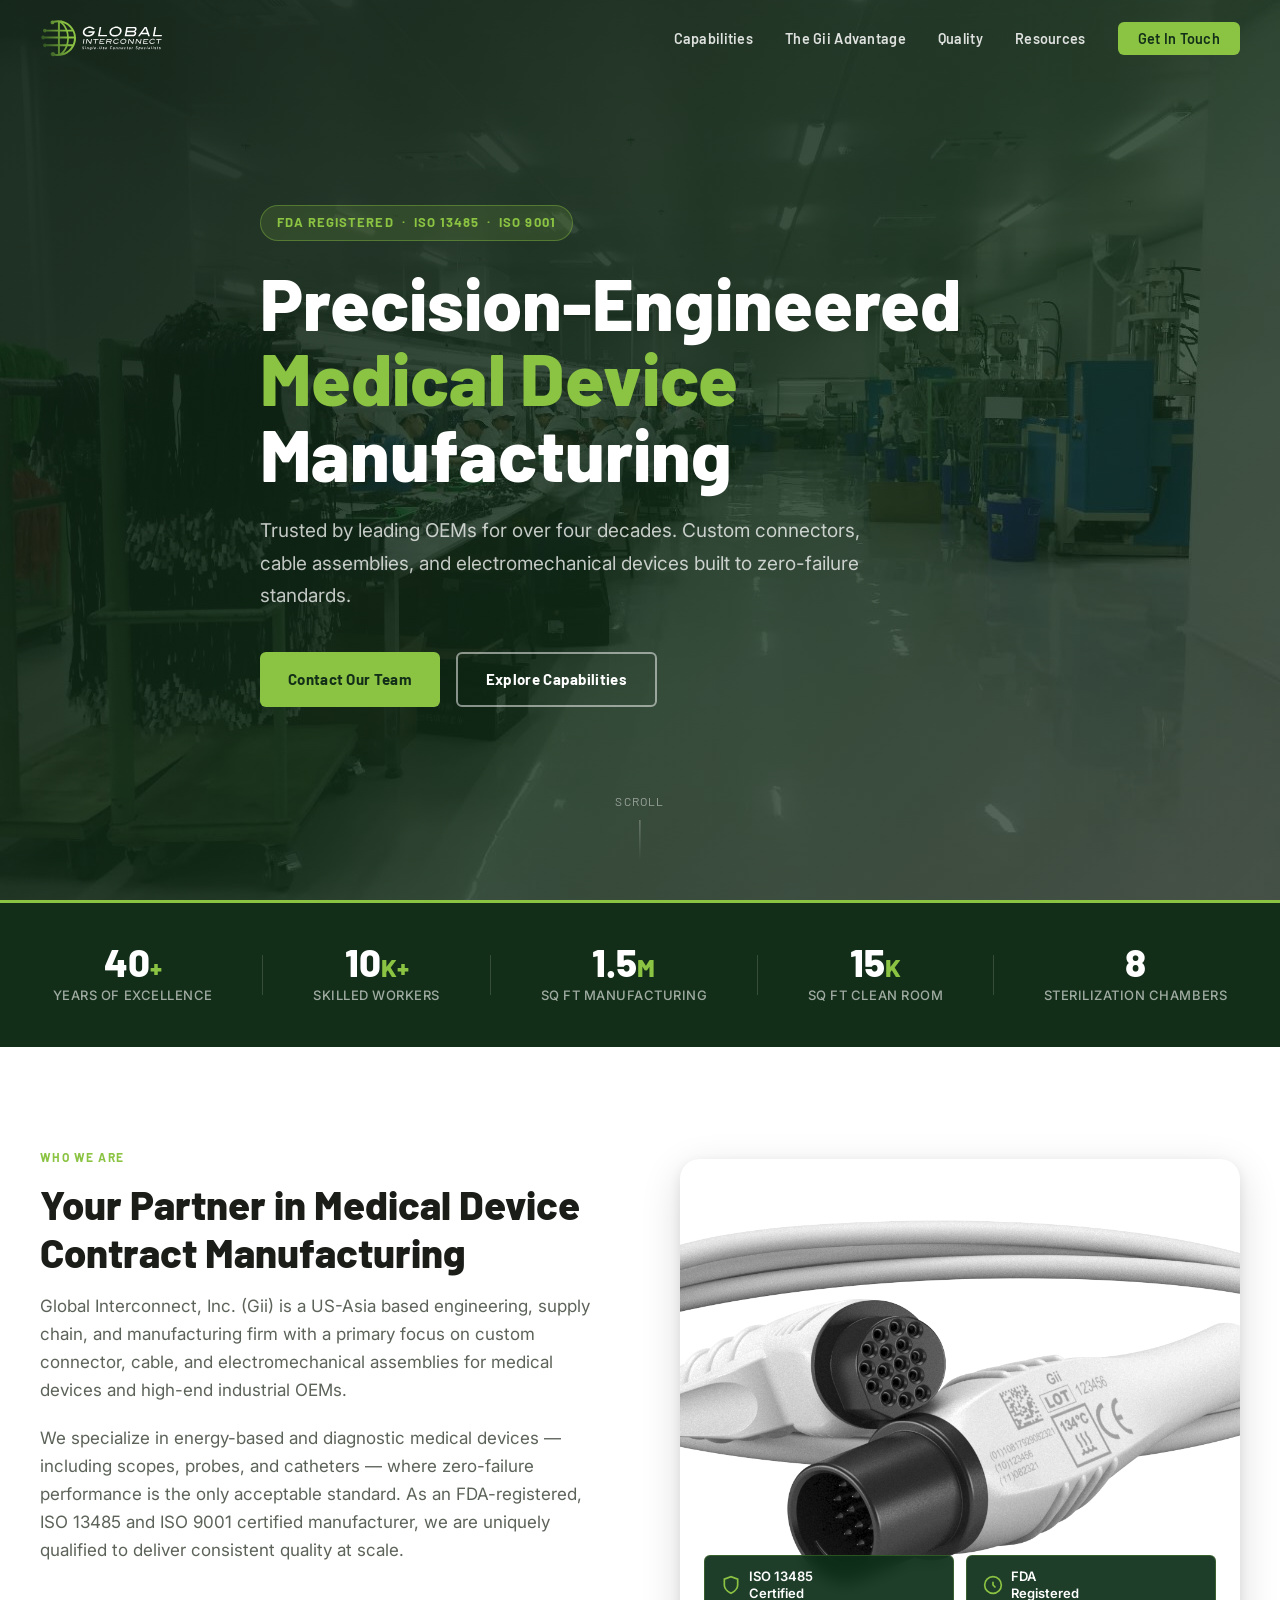
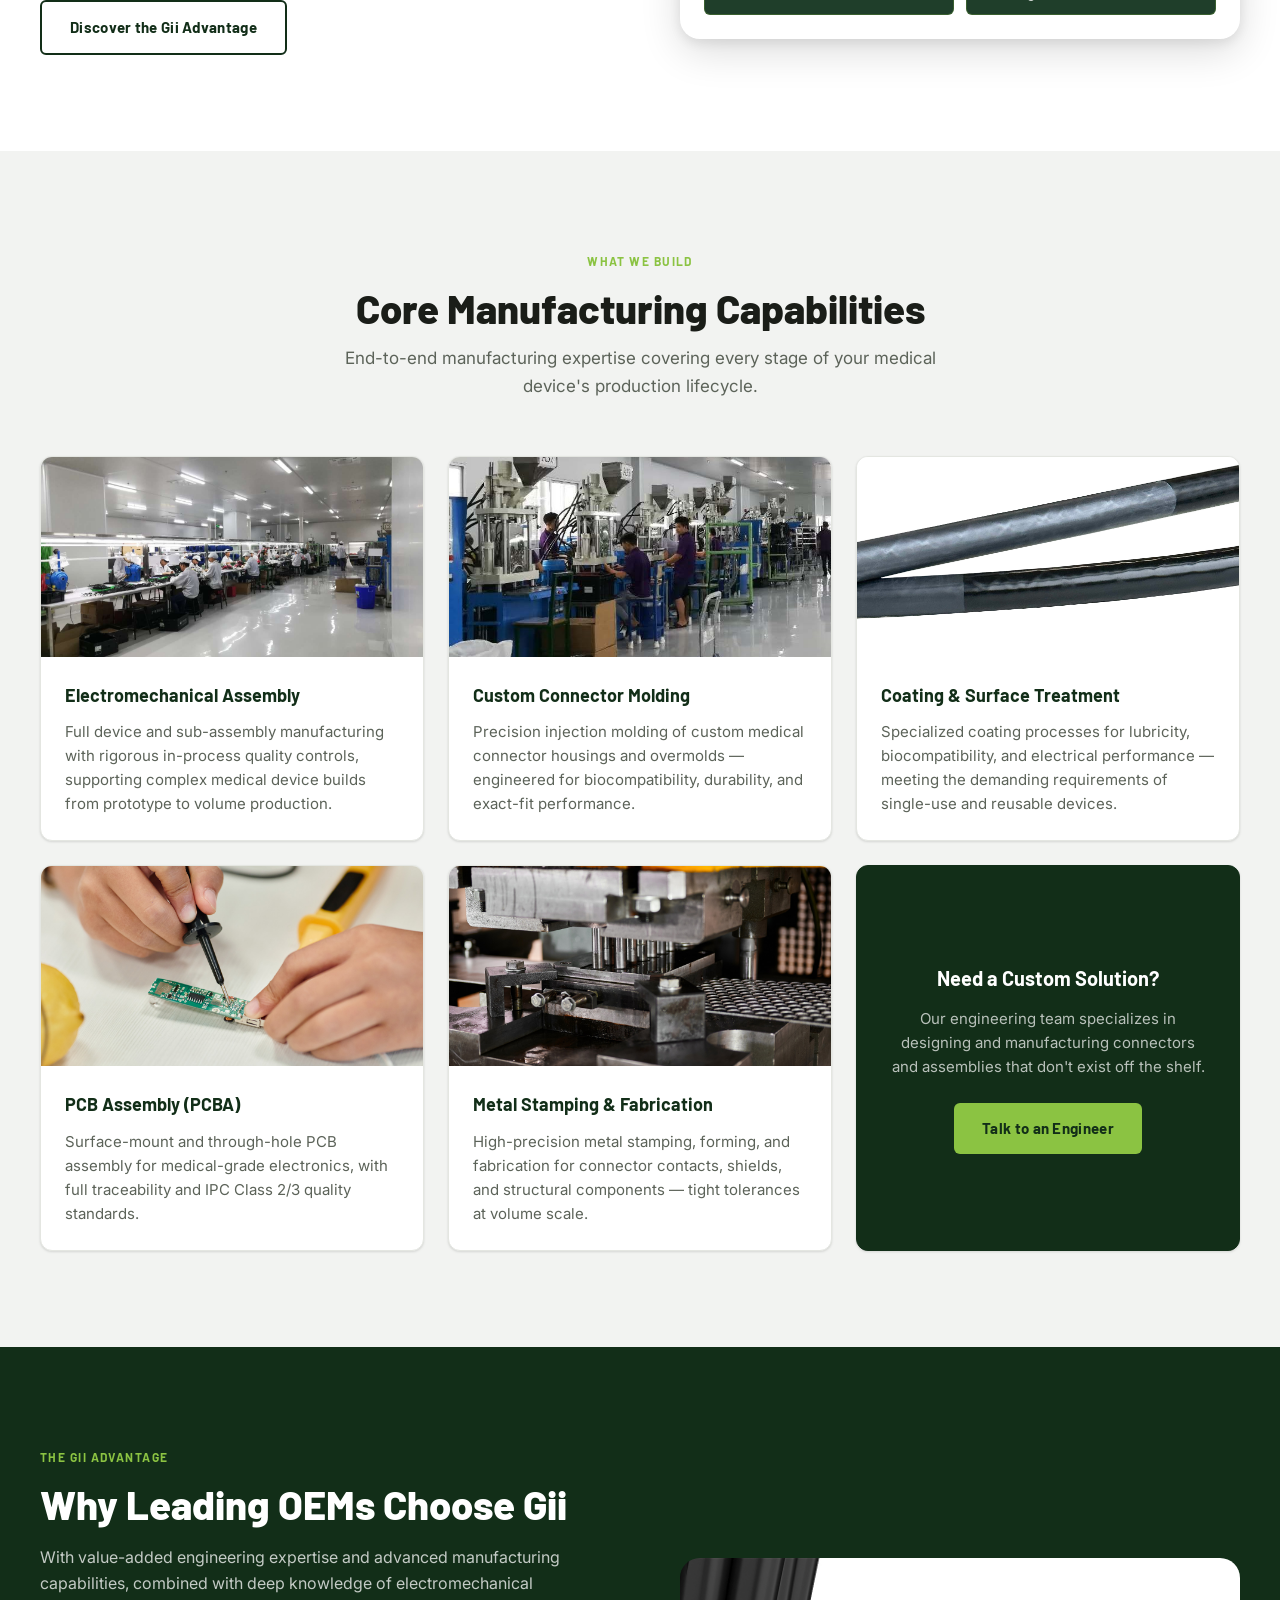
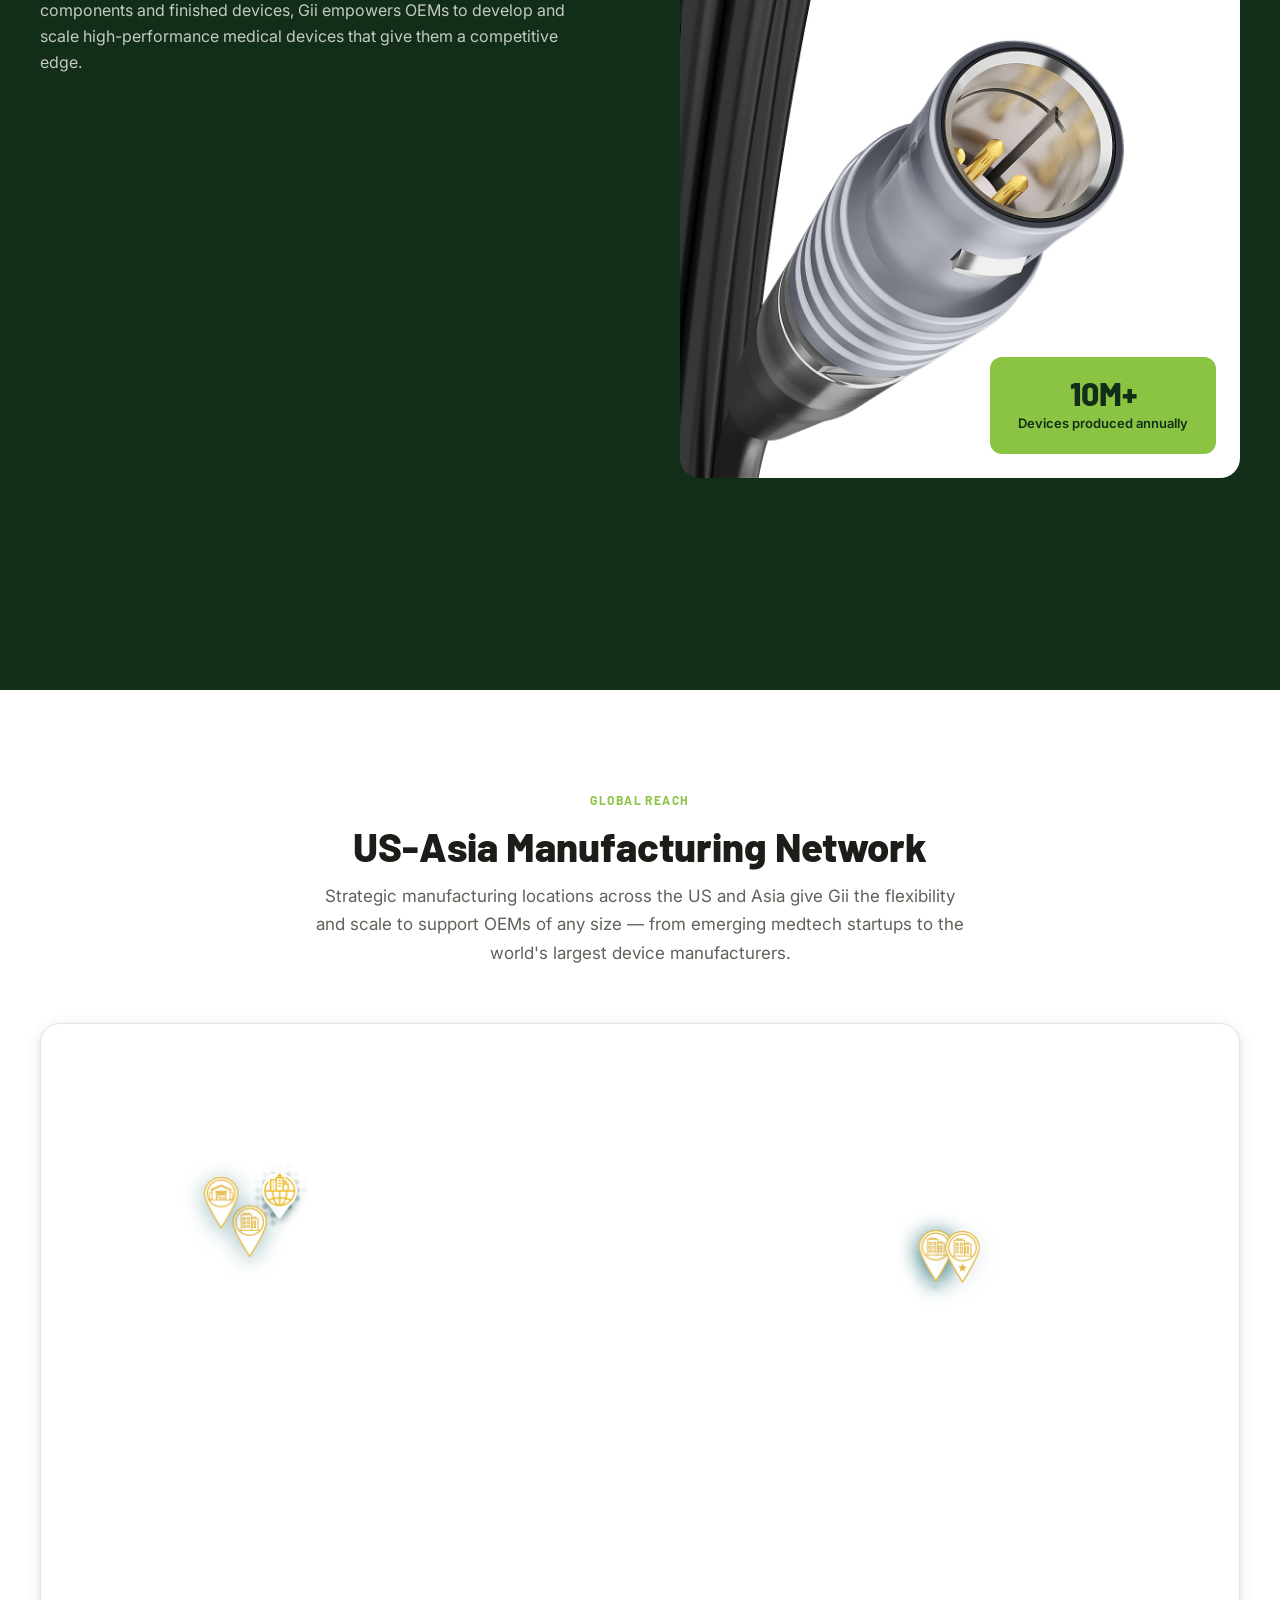
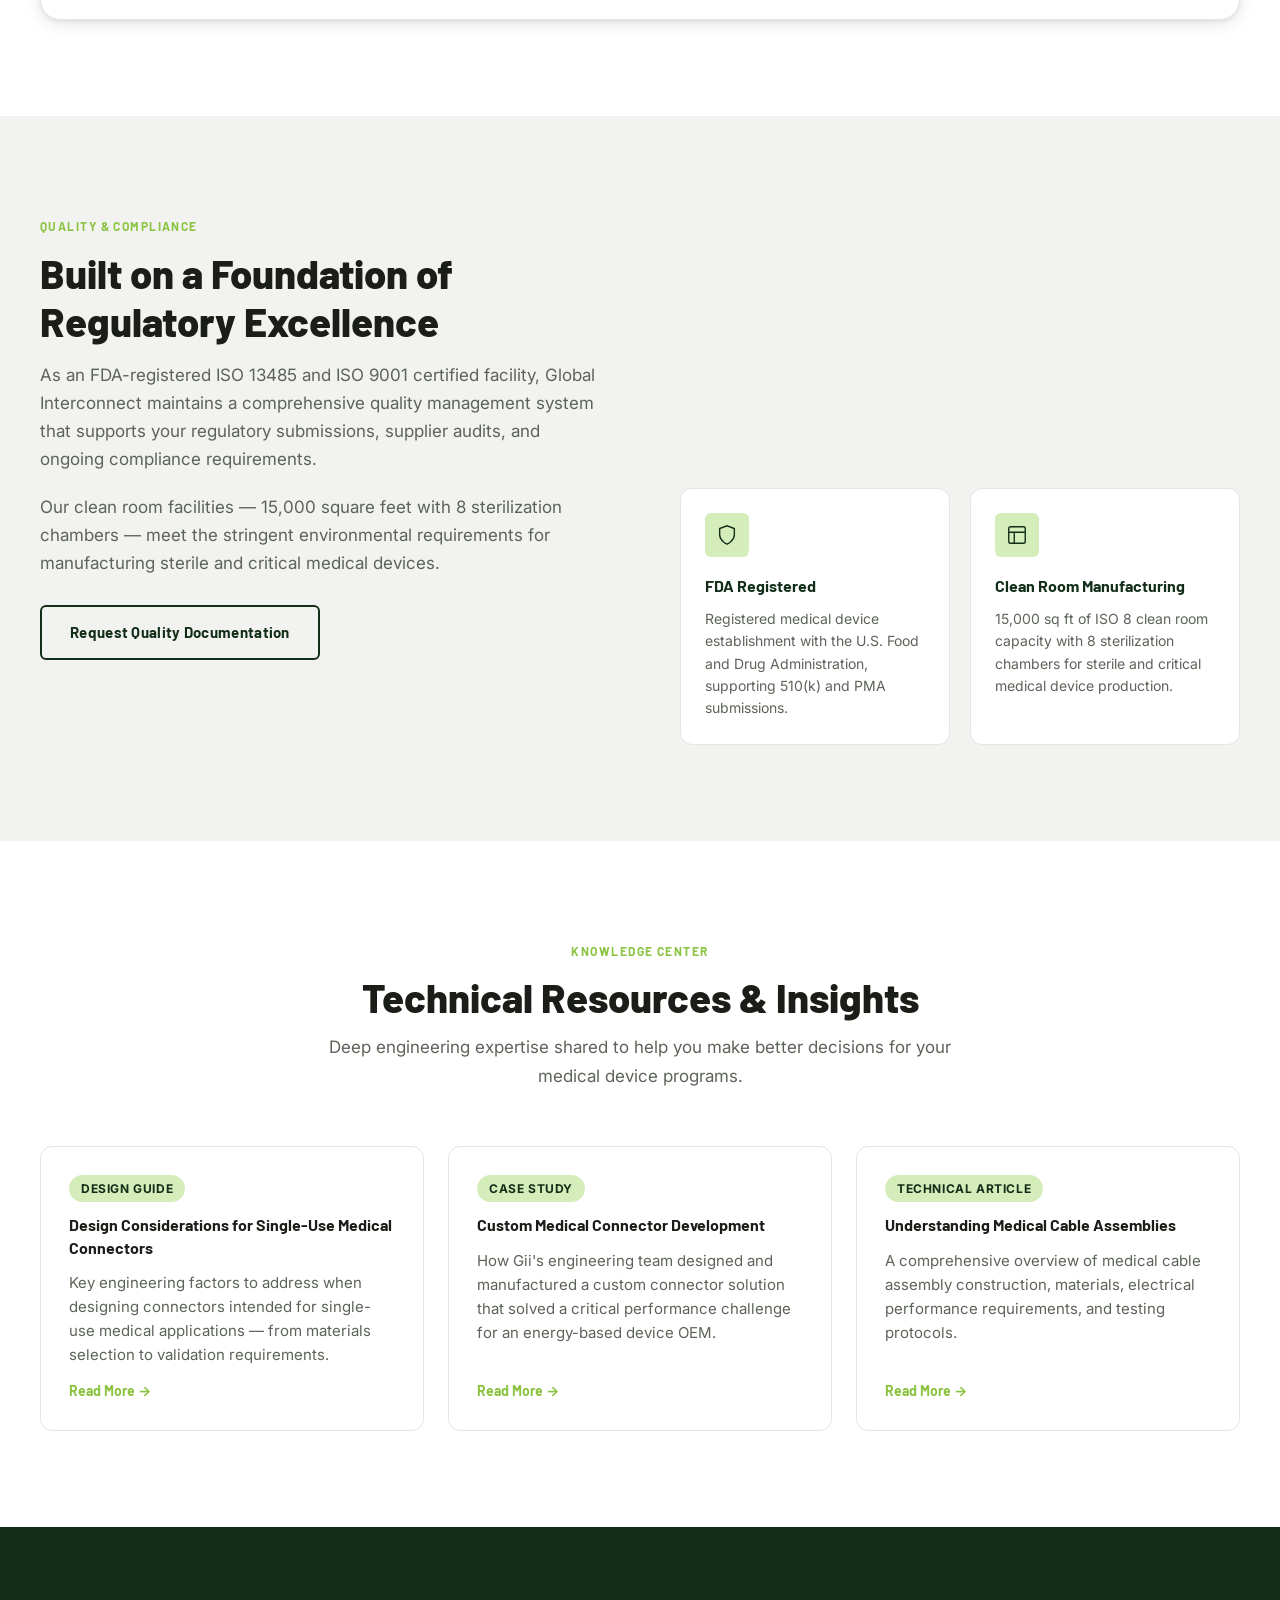
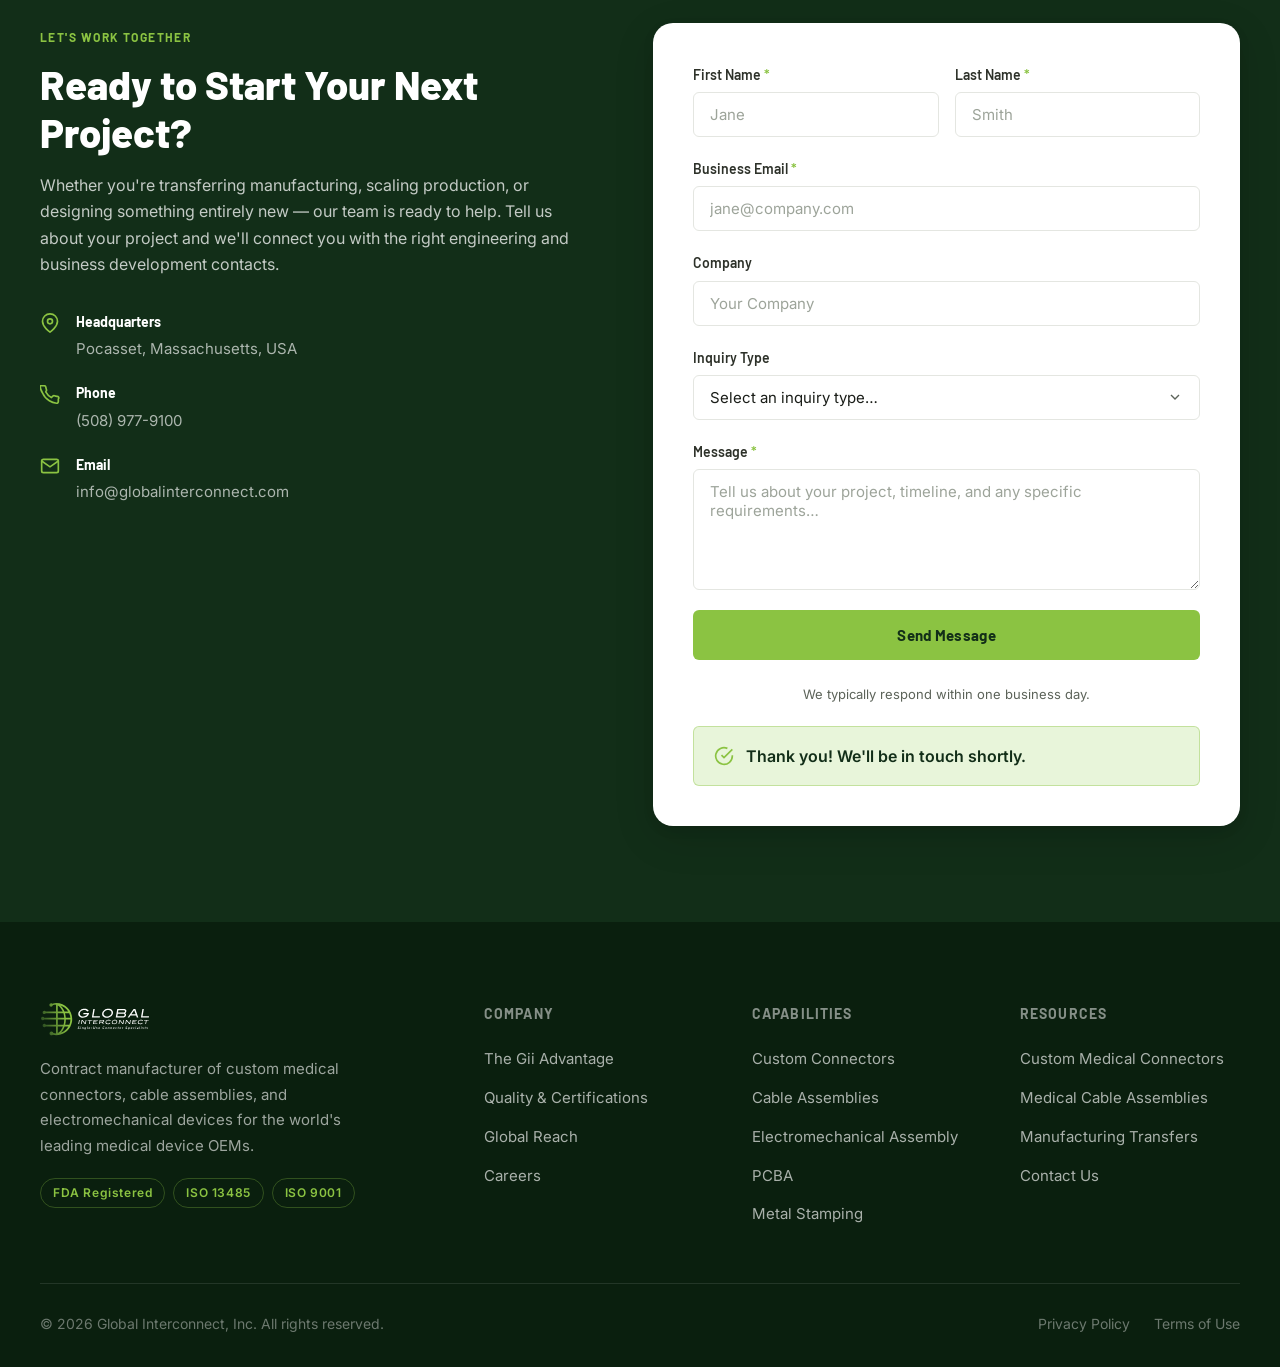
==== index.html @ 940c5a26 "Initial commit: professional static HTML site - Full homepage: hero, stats, capabilities, advantage," ====
<!DOCTYPE html>
<html lang="en">
<head>
  <meta charset="UTF-8" />
  <meta name="viewport" content="width=device-width, initial-scale=1.0" />
  <meta name="description" content="Global Interconnect, Inc. (Gii) — FDA-registered, ISO 13485 certified contract manufacturer of custom medical connectors, cable assemblies, and electromechanical devices for medical OEMs worldwide." />
  <title>Global Interconnect, Inc. | Medical Device Contract Manufacturing</title>
  <link rel="icon" type="image/png" href="assets/images/favicon.png" />
  <link rel="stylesheet" href="assets/css/style.css" />
  <link rel="preconnect" href="https://fonts.googleapis.com" />
  <link rel="preconnect" href="https://fonts.gstatic.com" crossorigin />
  <link href="https://fonts.googleapis.com/css2?family=Inter:wght@300;400;500;600;700;800&family=Barlow:wght@400;500;600;700;800&display=swap" rel="stylesheet" />
</head>
<body>

  <!-- ===== NAVIGATION ===== -->
  <header class="site-header" id="site-header">
    <nav class="nav-container">
      <a href="/" class="nav-logo">
        <img src="assets/images/logos/logo-white.svg" alt="Global Interconnect, Inc." class="logo-img" />
      </a>

      <button class="nav-toggle" id="nav-toggle" aria-label="Toggle navigation">
        <span></span><span></span><span></span>
      </button>

      <ul class="nav-links" id="nav-links">
        <li><a href="#capabilities">Capabilities</a></li>
        <li><a href="#advantage">The Gii Advantage</a></li>
        <li><a href="#quality">Quality</a></li>
        <li><a href="#resources">Resources</a></li>
        <li><a href="#contact" class="nav-cta">Get In Touch</a></li>
      </ul>
    </nav>
  </header>

  <!-- ===== HERO ===== -->
  <section class="hero" id="home">
    <div class="hero-bg">
      <img src="assets/images/production-facility.jpg" alt="Gii Manufacturing Facility" class="hero-bg-img" />
      <div class="hero-overlay"></div>
    </div>
    <div class="hero-content">
      <div class="hero-badge">FDA Registered &nbsp;·&nbsp; ISO 13485 &nbsp;·&nbsp; ISO 9001</div>
      <h1 class="hero-headline">
        Precision-Engineered<br />
        <span class="accent">Medical Device</span><br />
        Manufacturing
      </h1>
      <p class="hero-sub">
        Trusted by leading OEMs for over four decades. Custom connectors, cable assemblies, and electromechanical devices built to zero-failure standards.
      </p>
      <div class="hero-actions">
        <a href="#contact" class="btn btn-primary">Contact Our Team</a>
        <a href="#capabilities" class="btn btn-outline">Explore Capabilities</a>
      </div>
    </div>
    <div class="hero-scroll-indicator">
      <span>Scroll</span>
      <div class="scroll-line"></div>
    </div>
  </section>

  <!-- ===== STATS BAR ===== -->
  <section class="stats-bar">
    <div class="stats-container">
      <div class="stat-item">
        <span class="stat-number">40<span class="stat-plus">+</span></span>
        <span class="stat-label">Years of Excellence</span>
      </div>
      <div class="stat-divider"></div>
      <div class="stat-item">
        <span class="stat-number">10<span class="stat-unit">K+</span></span>
        <span class="stat-label">Skilled Workers</span>
      </div>
      <div class="stat-divider"></div>
      <div class="stat-item">
        <span class="stat-number">1.5<span class="stat-unit">M</span></span>
        <span class="stat-label">Sq Ft Manufacturing</span>
      </div>
      <div class="stat-divider"></div>
      <div class="stat-item">
        <span class="stat-number">15<span class="stat-unit">K</span></span>
        <span class="stat-label">Sq Ft Clean Room</span>
      </div>
      <div class="stat-divider"></div>
      <div class="stat-item">
        <span class="stat-number">8</span>
        <span class="stat-label">Sterilization Chambers</span>
      </div>
    </div>
  </section>

  <!-- ===== INTRO / WHO WE ARE ===== -->
  <section class="intro section-pad">
    <div class="container">
      <div class="intro-grid">
        <div class="intro-text">
          <span class="section-eyebrow">Who We Are</span>
          <h2 class="section-title">Your Partner in Medical Device Contract Manufacturing</h2>
          <p>Global Interconnect, Inc. (Gii) is a US-Asia based engineering, supply chain, and manufacturing firm with a primary focus on custom connector, cable, and electromechanical assemblies for medical devices and high-end industrial OEMs.</p>
          <p>We specialize in energy-based and diagnostic medical devices — including scopes, probes, and catheters — where zero-failure performance is the only acceptable standard. As an FDA-registered, ISO 13485 and ISO 9001 certified manufacturer, we are uniquely qualified to deliver consistent quality at scale.</p>
          <a href="#advantage" class="btn btn-secondary">Discover the Gii Advantage</a>
        </div>
        <div class="intro-image">
          <img src="assets/images/products/wip.png" alt="Gii Cable Assembly Manufacturing" />
          <div class="intro-cert-badge">
            <div class="cert-item">
              <svg viewBox="0 0 24 24" fill="none" stroke="currentColor" stroke-width="2"><path d="M12 22s8-4 8-10V5l-8-3-8 3v7c0 6 8 10 8 10z"/></svg>
              <span>ISO 13485<br/>Certified</span>
            </div>
            <div class="cert-item">
              <svg viewBox="0 0 24 24" fill="none" stroke="currentColor" stroke-width="2"><circle cx="12" cy="12" r="10"/><path d="M12 8v4l3 3"/></svg>
              <span>FDA<br/>Registered</span>
            </div>
          </div>
        </div>
      </div>
    </div>
  </section>

  <!-- ===== CAPABILITIES ===== -->
  <section class="capabilities section-pad bg-light" id="capabilities">
    <div class="container">
      <div class="section-header">
        <span class="section-eyebrow">What We Build</span>
        <h2 class="section-title">Core Manufacturing Capabilities</h2>
        <p class="section-desc">End-to-end manufacturing expertise covering every stage of your medical device's production lifecycle.</p>
      </div>

      <div class="capabilities-grid">

        <div class="cap-card">
          <div class="cap-card-img">
            <img src="assets/images/capabilities/assembly.jpg" alt="Electromechanical Assembly" />
          </div>
          <div class="cap-card-body">
            <h3>Electromechanical Assembly</h3>
            <p>Full device and sub-assembly manufacturing with rigorous in-process quality controls, supporting complex medical device builds from prototype to volume production.</p>
          </div>
        </div>

        <div class="cap-card">
          <div class="cap-card-img">
            <img src="assets/images/capabilities/molding.jpg" alt="Custom Molding" />
          </div>
          <div class="cap-card-body">
            <h3>Custom Connector Molding</h3>
            <p>Precision injection molding of custom medical connector housings and overmolds — engineered for biocompatibility, durability, and exact-fit performance.</p>
          </div>
        </div>

        <div class="cap-card">
          <div class="cap-card-img">
            <img src="assets/images/capabilities/coating.jpg" alt="Coating &amp; Surface Treatment" />
          </div>
          <div class="cap-card-body">
            <h3>Coating &amp; Surface Treatment</h3>
            <p>Specialized coating processes for lubricity, biocompatibility, and electrical performance — meeting the demanding requirements of single-use and reusable devices.</p>
          </div>
        </div>

        <div class="cap-card">
          <div class="cap-card-img">
            <img src="assets/images/capabilities/pcba.jpg" alt="PCB Assembly" />
          </div>
          <div class="cap-card-body">
            <h3>PCB Assembly (PCBA)</h3>
            <p>Surface-mount and through-hole PCB assembly for medical-grade electronics, with full traceability and IPC Class 2/3 quality standards.</p>
          </div>
        </div>

        <div class="cap-card">
          <div class="cap-card-img">
            <img src="assets/images/capabilities/stamping.jpg" alt="Metal Stamping" />
          </div>
          <div class="cap-card-body">
            <h3>Metal Stamping &amp; Fabrication</h3>
            <p>High-precision metal stamping, forming, and fabrication for connector contacts, shields, and structural components — tight tolerances at volume scale.</p>
          </div>
        </div>

        <div class="cap-card cap-card-cta">
          <div class="cap-cta-content">
            <h3>Need a Custom Solution?</h3>
            <p>Our engineering team specializes in designing and manufacturing connectors and assemblies that don't exist off the shelf.</p>
            <a href="#contact" class="btn btn-primary">Talk to an Engineer</a>
          </div>
        </div>

      </div>
    </div>
  </section>

  <!-- ===== THE GII ADVANTAGE ===== -->
  <section class="advantage section-pad bg-dark" id="advantage">
    <div class="container">
      <div class="advantage-grid">
        <div class="advantage-text">
          <span class="section-eyebrow light">The Gii Advantage</span>
          <h2 class="section-title light">Why Leading OEMs Choose Gii</h2>
          <p class="light-text">With value-added engineering expertise and advanced manufacturing capabilities, combined with deep knowledge of electromechanical components and finished devices, Gii empowers OEMs to develop and scale high-performance medical devices that give them a competitive edge.</p>

          <div class="advantage-list">
            <div class="advantage-item">
              <div class="advantage-icon">
                <svg viewBox="0 0 24 24" fill="none" stroke="currentColor" stroke-width="2"><path d="M9 12l2 2 4-4m6 2a9 9 0 11-18 0 9 9 0 0118 0z"/></svg>
              </div>
              <div>
                <h4>Zero-Failure Engineering</h4>
                <p>We understand that cable assemblies and connectors are critical to a device's ability to serve physicians and patients. Our processes are built around zero-defect principles.</p>
              </div>
            </div>

            <div class="advantage-item">
              <div class="advantage-icon">
                <svg viewBox="0 0 24 24" fill="none" stroke="currentColor" stroke-width="2"><circle cx="12" cy="12" r="10"/><path d="M2 12h20M12 2a15.3 15.3 0 014 10 15.3 15.3 0 01-4 10 15.3 15.3 0 01-4-10 15.3 15.3 0 014-10z"/></svg>
              </div>
              <div>
                <h4>Global Supply Chain, US Oversight</h4>
                <p>Our US-Asia model gives you access to 10,000+ workers and 1.5 million square feet of manufacturing — with American engineering leadership and quality oversight at every step.</p>
              </div>
            </div>

            <div class="advantage-item">
              <div class="advantage-icon">
                <svg viewBox="0 0 24 24" fill="none" stroke="currentColor" stroke-width="2"><path d="M13 2L3 14h9l-1 8 10-12h-9l1-8z"/></svg>
              </div>
              <div>
                <h4>Speed From Prototype to Production</h4>
                <p>Integrated design, engineering, and manufacturing under one roof accelerates time-to-market — from first concept through regulatory submission and volume ramp.</p>
              </div>
            </div>

            <div class="advantage-item">
              <div class="advantage-icon">
                <svg viewBox="0 0 24 24" fill="none" stroke="currentColor" stroke-width="2"><path d="M12 22s8-4 8-10V5l-8-3-8 3v7c0 6 8 10 8 10z"/></svg>
              </div>
              <div>
                <h4>Regulatory Expertise</h4>
                <p>FDA-registered and ISO 13485 certified — our quality management systems are built to support your regulatory submissions and audits.</p>
              </div>
            </div>
          </div>
        </div>

        <div class="advantage-visual">
          <img src="assets/images/validation.jpg" alt="Gii quality validation process" />
          <div class="advantage-overlay-card">
            <div class="overlay-stat">
              <span class="overlay-num">10M+</span>
              <span class="overlay-label">Devices produced annually</span>
            </div>
          </div>
        </div>
      </div>
    </div>
  </section>

  <!-- ===== GLOBAL REACH / MAP ===== -->
  <section class="global-reach section-pad" id="global">
    <div class="container">
      <div class="section-header">
        <span class="section-eyebrow">Global Reach</span>
        <h2 class="section-title">US-Asia Manufacturing Network</h2>
        <p class="section-desc">Strategic manufacturing locations across the US and Asia give Gii the flexibility and scale to support OEMs of any size — from emerging medtech startups to the world's largest device manufacturers.</p>
      </div>
      <div class="map-container">
        <img src="assets/images/map.png" alt="Gii Global Manufacturing Network" class="map-img" />
      </div>
    </div>
  </section>

  <!-- ===== QUALITY / CERTIFICATIONS ===== -->
  <section class="quality section-pad bg-light" id="quality">
    <div class="container">
      <div class="quality-grid">
        <div class="quality-text">
          <span class="section-eyebrow">Quality &amp; Compliance</span>
          <h2 class="section-title">Built on a Foundation of Regulatory Excellence</h2>
          <p>As an FDA-registered ISO 13485 and ISO 9001 certified facility, Global Interconnect maintains a comprehensive quality management system that supports your regulatory submissions, supplier audits, and ongoing compliance requirements.</p>
          <p>Our clean room facilities — 15,000 square feet with 8 sterilization chambers — meet the stringent environmental requirements for manufacturing sterile and critical medical devices.</p>
          <a href="#contact" class="btn btn-secondary">Request Quality Documentation</a>
        </div>
        <div class="quality-certs">
          <div class="cert-card">
            <div class="cert-icon">
              <svg viewBox="0 0 24 24" fill="none" stroke="currentColor" stroke-width="1.5"><path d="M9 12l2 2 4-4M7.835 4.697a3.42 3.42 0 001.946-.806 3.42 3.42 0 014.438 0 3.42 3.42 0 001.946.806 3.42 3.42 0 013.138 3.138 3.42 3.42 0 00.806 1.946 3.42 3.42 0 010 4.438 3.42 3.42 0 00-.806 1.946 3.42 3.42 0 01-3.138 3.138 3.42 3.42 0 00-1.946.806 3.42 3.42 0 01-4.438 0 3.42 3.42 0 00-1.946-.806 3.42 3.42 0 01-3.138-3.138 3.42 3.42 0 00-.806-1.946 3.42 3.42 0 010-4.438 3.42 3.42 0 00.806-1.946 3.42 3.42 0 013.138-3.138z"/></svg>
            </div>
            <h3>ISO 13485</h3>
            <p>Medical Devices Quality Management System — the international standard for medical device manufacturing quality.</p>
          </div>
          <div class="cert-card">
            <div class="cert-icon">
              <svg viewBox="0 0 24 24" fill="none" stroke="currentColor" stroke-width="1.5"><path d="M9 12l2 2 4-4M7.835 4.697a3.42 3.42 0 001.946-.806 3.42 3.42 0 014.438 0 3.42 3.42 0 001.946.806 3.42 3.42 0 013.138 3.138 3.42 3.42 0 00.806 1.946 3.42 3.42 0 010 4.438 3.42 3.42 0 00-.806 1.946 3.42 3.42 0 01-3.138 3.138 3.42 3.42 0 00-1.946.806 3.42 3.42 0 01-4.438 0 3.42 3.42 0 00-1.946-.806 3.42 3.42 0 01-3.138-3.138 3.42 3.42 0 00-.806-1.946 3.42 3.42 0 010-4.438 3.42 3.42 0 00.806-1.946 3.42 3.42 0 013.138-3.138z"/></svg>
            </div>
            <h3>ISO 9001</h3>
            <p>General Quality Management System certification demonstrating our commitment to consistent, measurable quality processes.</p>
          </div>
          <div class="cert-card">
            <div class="cert-icon">
              <svg viewBox="0 0 24 24" fill="none" stroke="currentColor" stroke-width="1.5"><path d="M12 22s8-4 8-10V5l-8-3-8 3v7c0 6 8 10 8 10z"/></svg>
            </div>
            <h3>FDA Registered</h3>
            <p>Registered medical device establishment with the U.S. Food and Drug Administration, supporting 510(k) and PMA submissions.</p>
          </div>
          <div class="cert-card">
            <div class="cert-icon">
              <svg viewBox="0 0 24 24" fill="none" stroke="currentColor" stroke-width="1.5"><rect x="3" y="3" width="18" height="18" rx="2" ry="2"/><path d="M3 9h18M9 21V9"/></svg>
            </div>
            <h3>Clean Room Manufacturing</h3>
            <p>15,000 sq ft of ISO 8 clean room capacity with 8 sterilization chambers for sterile and critical medical device production.</p>
          </div>
        </div>
      </div>
    </div>
  </section>

  <!-- ===== RESOURCES / BLOG ===== -->
  <section class="resources section-pad" id="resources">
    <div class="container">
      <div class="section-header">
        <span class="section-eyebrow">Knowledge Center</span>
        <h2 class="section-title">Technical Resources &amp; Insights</h2>
        <p class="section-desc">Deep engineering expertise shared to help you make better decisions for your medical device programs.</p>
      </div>

      <div class="resources-grid">
        <article class="resource-card">
          <div class="resource-tag">Design Guide</div>
          <h3><a href="https://www.globalinterconnect.com/design-considerations-single-use-medical-connectors/" target="_blank" rel="noopener">Design Considerations for Single-Use Medical Connectors</a></h3>
          <p>Key engineering factors to address when designing connectors intended for single-use medical applications — from materials selection to validation requirements.</p>
          <a href="https://www.globalinterconnect.com/design-considerations-single-use-medical-connectors/" class="resource-link" target="_blank" rel="noopener">Read More →</a>
        </article>

        <article class="resource-card">
          <div class="resource-tag">Case Study</div>
          <h3><a href="https://www.globalinterconnect.com/case-studies/custom-medical-connector/" target="_blank" rel="noopener">Custom Medical Connector Development</a></h3>
          <p>How Gii's engineering team designed and manufactured a custom connector solution that solved a critical performance challenge for an energy-based device OEM.</p>
          <a href="https://www.globalinterconnect.com/case-studies/custom-medical-connector/" class="resource-link" target="_blank" rel="noopener">Read More →</a>
        </article>

        <article class="resource-card">
          <div class="resource-tag">Technical Article</div>
          <h3><a href="https://www.globalinterconnect.com/understanding-medical-cable-assemblies/" target="_blank" rel="noopener">Understanding Medical Cable Assemblies</a></h3>
          <p>A comprehensive overview of medical cable assembly construction, materials, electrical performance requirements, and testing protocols.</p>
          <a href="https://www.globalinterconnect.com/understanding-medical-cable-assemblies/" class="resource-link" target="_blank" rel="noopener">Read More →</a>
        </article>
      </div>
    </div>
  </section>

  <!-- ===== CONTACT ===== -->
  <section class="contact section-pad bg-dark" id="contact">
    <div class="container">
      <div class="contact-grid">
        <div class="contact-text">
          <span class="section-eyebrow light">Let's Work Together</span>
          <h2 class="section-title light">Ready to Start Your Next Project?</h2>
          <p class="light-text">Whether you're transferring manufacturing, scaling production, or designing something entirely new — our team is ready to help. Tell us about your project and we'll connect you with the right engineering and business development contacts.</p>

          <div class="contact-info-list">
            <div class="contact-info-item">
              <svg viewBox="0 0 24 24" fill="none" stroke="currentColor" stroke-width="2"><path d="M21 10c0 7-9 13-9 13s-9-6-9-13a9 9 0 0118 0z"/><circle cx="12" cy="10" r="3"/></svg>
              <div>
                <strong>Headquarters</strong>
                <span>Pocasset, Massachusetts, USA</span>
              </div>
            </div>
            <div class="contact-info-item">
              <svg viewBox="0 0 24 24" fill="none" stroke="currentColor" stroke-width="2"><path d="M22 16.92v3a2 2 0 01-2.18 2 19.79 19.79 0 01-8.63-3.07A19.5 19.5 0 013.07 9.61a19.79 19.79 0 01-3.07-8.68A2 2 0 012 .87h3a2 2 0 012 1.72c.127.96.361 1.903.7 2.81a2 2 0 01-.45 2.11L6.91 8.34a16 16 0 006.72 6.72l1.74-1.74a2 2 0 012.11-.45c.907.339 1.85.573 2.81.7A2 2 0 0122 16.92z"/></svg>
              <div>
                <strong>Phone</strong>
                <span><a href="tel:+15089779100">(508) 977-9100</a></span>
              </div>
            </div>
            <div class="contact-info-item">
              <svg viewBox="0 0 24 24" fill="none" stroke="currentColor" stroke-width="2"><path d="M4 4h16c1.1 0 2 .9 2 2v12c0 1.1-.9 2-2 2H4c-1.1 0-2-.9-2-2V6c0-1.1.9-2 2-2z"/><polyline points="22,6 12,13 2,6"/></svg>
              <div>
                <strong>Email</strong>
                <span><a href="mailto:info@globalinterconnect.com">info@globalinterconnect.com</a></span>
              </div>
            </div>
          </div>
        </div>

        <div class="contact-form-wrap">
          <form class="contact-form" id="contact-form" novalidate>
            <div class="form-row">
              <div class="form-group">
                <label for="first-name">First Name <span class="required">*</span></label>
                <input type="text" id="first-name" name="first_name" placeholder="Jane" required />
              </div>
              <div class="form-group">
                <label for="last-name">Last Name <span class="required">*</span></label>
                <input type="text" id="last-name" name="last_name" placeholder="Smith" required />
              </div>
            </div>
            <div class="form-group">
              <label for="email">Business Email <span class="required">*</span></label>
              <input type="email" id="email" name="email" placeholder="jane@company.com" required />
            </div>
            <div class="form-group">
              <label for="company">Company</label>
              <input type="text" id="company" name="company" placeholder="Your Company" />
            </div>
            <div class="form-group">
              <label for="inquiry">Inquiry Type</label>
              <select id="inquiry" name="inquiry">
                <option value="">Select an inquiry type…</option>
                <option value="new-project">New Project / RFQ</option>
                <option value="manufacturing-transfer">Manufacturing Transfer</option>
                <option value="quality-docs">Quality Documentation</option>
                <option value="partnerships">Partnerships</option>
                <option value="careers">Careers</option>
                <option value="other">Other</option>
              </select>
            </div>
            <div class="form-group">
              <label for="message">Message <span class="required">*</span></label>
              <textarea id="message" name="message" rows="5" placeholder="Tell us about your project, timeline, and any specific requirements…" required></textarea>
            </div>
            <button type="submit" class="btn btn-primary btn-full" id="form-submit">
              <span class="btn-text">Send Message</span>
              <span class="btn-loading" hidden>Sending…</span>
            </button>
            <p class="form-note">We typically respond within one business day.</p>
            <div class="form-success" id="form-success" hidden>
              <svg viewBox="0 0 24 24" fill="none" stroke="currentColor" stroke-width="2"><path d="M22 11.08V12a10 10 0 11-5.93-9.14"/><polyline points="22 4 12 14.01 9 11.01"/></svg>
              Thank you! We'll be in touch shortly.
            </div>
          </form>
        </div>
      </div>
    </div>
  </section>

  <!-- ===== FOOTER ===== -->
  <footer class="site-footer">
    <div class="container">
      <div class="footer-grid">
        <div class="footer-brand">
          <img src="assets/images/logos/logo-white.svg" alt="Global Interconnect, Inc." class="footer-logo" />
          <p>Contract manufacturer of custom medical connectors, cable assemblies, and electromechanical devices for the world's leading medical device OEMs.</p>
          <div class="footer-certs">
            <span>FDA Registered</span>
            <span>ISO 13485</span>
            <span>ISO 9001</span>
          </div>
        </div>

        <div class="footer-nav-col">
          <h4>Company</h4>
          <ul>
            <li><a href="#advantage">The Gii Advantage</a></li>
            <li><a href="#quality">Quality &amp; Certifications</a></li>
            <li><a href="#global">Global Reach</a></li>
            <li><a href="https://www.globalinterconnect.com/careers/" target="_blank" rel="noopener">Careers</a></li>
          </ul>
        </div>

        <div class="footer-nav-col">
          <h4>Capabilities</h4>
          <ul>
            <li><a href="#capabilities">Custom Connectors</a></li>
            <li><a href="#capabilities">Cable Assemblies</a></li>
            <li><a href="#capabilities">Electromechanical Assembly</a></li>
            <li><a href="#capabilities">PCBA</a></li>
            <li><a href="#capabilities">Metal Stamping</a></li>
          </ul>
        </div>

        <div class="footer-nav-col">
          <h4>Resources</h4>
          <ul>
            <li><a href="https://www.globalinterconnect.com/understanding-custom-medical-connectors/" target="_blank" rel="noopener">Custom Medical Connectors</a></li>
            <li><a href="https://www.globalinterconnect.com/understanding-medical-cable-assemblies/" target="_blank" rel="noopener">Medical Cable Assemblies</a></li>
            <li><a href="https://www.globalinterconnect.com/considerations-when-transferring-medical-device-manufacturing/" target="_blank" rel="noopener">Manufacturing Transfers</a></li>
            <li><a href="#contact">Contact Us</a></li>
          </ul>
        </div>
      </div>

      <div class="footer-bottom">
        <p>&copy; <span id="year"></span> Global Interconnect, Inc. All rights reserved.</p>
        <div class="footer-bottom-links">
          <a href="#">Privacy Policy</a>
          <a href="#">Terms of Use</a>
        </div>
      </div>
    </div>
  </footer>

  <script src="assets/js/main.js"></script>
</body>
</html>
---- assets/css/style.css ----
/* =========================================
   GLOBAL INTERCONNECT, INC. — SITE STYLES
   Brand: #122E18 (dark green) | #8BC342 (accent)
   ========================================= */

/* --- Variables --- */
:root {
  --green-dark:    #122E18;
  --green-accent:  #8BC342;
  --green-mid:     #1e4a28;
  --green-light:   #d4edba;
  --black:         #0C0D0D;
  --white:         #FFFFFF;
  --gray-50:       #F8F9FA;
  --gray-100:      #F2F3F1;
  --gray-200:      #E4E6E1;
  --gray-400:      #9DA49A;
  --gray-600:      #5C6359;
  --gray-800:      #2D3129;
  --text:          #1a1d18;
  --text-muted:    #5C6359;

  --font-body:     'Inter', system-ui, sans-serif;
  --font-display:  'Barlow', 'Inter', system-ui, sans-serif;

  --radius:        6px;
  --radius-lg:     12px;
  --radius-xl:     20px;
  --shadow-sm:     0 1px 3px rgba(0,0,0,.08), 0 1px 2px rgba(0,0,0,.05);
  --shadow-md:     0 4px 16px rgba(0,0,0,.10), 0 2px 4px rgba(0,0,0,.06);
  --shadow-lg:     0 12px 40px rgba(0,0,0,.14), 0 4px 12px rgba(0,0,0,.08);

  --max-w:         1200px;
  --section-pad:   96px;
  --nav-h:         76px;
  --transition:    0.25s ease;
}

/* --- Reset & Base --- */
*, *::before, *::after { box-sizing: border-box; margin: 0; padding: 0; }

html {
  font-size: 16px;
  scroll-behavior: smooth;
  -webkit-font-smoothing: antialiased;
}

body {
  font-family: var(--font-body);
  color: var(--text);
  background: var(--white);
  line-height: 1.65;
  overflow-x: hidden;
}

img { display: block; max-width: 100%; height: auto; }
a { color: inherit; text-decoration: none; }
ul { list-style: none; }
button { cursor: pointer; border: none; background: none; font: inherit; }

/* --- Utility --- */
.container {
  width: min(var(--max-w), 100% - 2 * clamp(1rem, 4vw, 2.5rem));
  margin-inline: auto;
}

.section-pad { padding-block: var(--section-pad); }

.bg-light   { background: var(--gray-100); }
.bg-dark    { background: var(--green-dark); }

.section-eyebrow {
  display: inline-block;
  font-family: var(--font-display);
  font-size: .75rem;
  font-weight: 700;
  letter-spacing: .12em;
  text-transform: uppercase;
  color: var(--green-accent);
  margin-bottom: .75rem;
}
.section-eyebrow.light { color: var(--green-accent); }

.section-title {
  font-family: var(--font-display);
  font-size: clamp(1.75rem, 3.5vw, 2.5rem);
  font-weight: 800;
  line-height: 1.2;
  color: var(--text);
  margin-bottom: 1rem;
}
.section-title.light { color: var(--white); }

.section-desc {
  font-size: 1.0625rem;
  color: var(--text-muted);
  max-width: 60ch;
  margin-inline: auto;
}

.section-header {
  text-align: center;
  margin-bottom: 3.5rem;
}
.section-header .section-title { margin-bottom: .75rem; }

.light-text { color: rgba(255,255,255,.75); }

.accent { color: var(--green-accent); }

/* --- Buttons --- */
.btn {
  display: inline-flex;
  align-items: center;
  gap: .5rem;
  padding: .8125rem 1.75rem;
  border-radius: var(--radius);
  font-family: var(--font-display);
  font-weight: 700;
  font-size: .9375rem;
  letter-spacing: .02em;
  transition: all var(--transition);
  white-space: nowrap;
}

.btn-primary {
  background: var(--green-accent);
  color: var(--green-dark);
}
.btn-primary:hover {
  background: #9bd452;
  transform: translateY(-1px);
  box-shadow: var(--shadow-md);
}

.btn-outline {
  border: 2px solid rgba(255,255,255,.5);
  color: var(--white);
}
.btn-outline:hover {
  border-color: var(--white);
  background: rgba(255,255,255,.1);
}

.btn-secondary {
  border: 2px solid var(--green-dark);
  color: var(--green-dark);
}
.btn-secondary:hover {
  background: var(--green-dark);
  color: var(--white);
}

.btn-full { width: 100%; justify-content: center; }

/* =========================================
   NAVIGATION
   ========================================= */

.site-header {
  position: fixed;
  top: 0;
  left: 0;
  right: 0;
  z-index: 1000;
  transition: background var(--transition), box-shadow var(--transition);
  background: transparent;
}

.site-header.scrolled {
  background: var(--green-dark);
  box-shadow: 0 2px 20px rgba(0,0,0,.25);
}

.nav-container {
  display: flex;
  align-items: center;
  justify-content: space-between;
  height: var(--nav-h);
  width: min(var(--max-w), 100% - 2 * clamp(1rem, 4vw, 2.5rem));
  margin-inline: auto;
}

.nav-logo { display: flex; align-items: center; flex-shrink: 0; }
.logo-img { height: 38px; width: auto; }

.nav-links {
  display: flex;
  align-items: center;
  gap: 2rem;
}

.nav-links a {
  font-family: var(--font-display);
  font-weight: 600;
  font-size: .9rem;
  color: rgba(255,255,255,.85);
  letter-spacing: .02em;
  transition: color var(--transition);
  position: relative;
}
.nav-links a:hover { color: var(--white); }

.nav-links a::after {
  content: '';
  position: absolute;
  bottom: -4px;
  left: 0;
  width: 0;
  height: 2px;
  background: var(--green-accent);
  transition: width var(--transition);
}
.nav-links a:hover::after { width: 100%; }

.nav-cta {
  padding: .5rem 1.25rem !important;
  background: var(--green-accent) !important;
  color: var(--green-dark) !important;
  border-radius: var(--radius) !important;
}
.nav-cta:hover { background: #9bd452 !important; }
.nav-cta::after { display: none !important; }

.nav-toggle {
  display: none;
  flex-direction: column;
  gap: 5px;
  padding: 4px;
}
.nav-toggle span {
  display: block;
  width: 24px;
  height: 2px;
  background: var(--white);
  border-radius: 2px;
  transition: all var(--transition);
}

/* =========================================
   HERO
   ========================================= */

.hero {
  position: relative;
  min-height: 100vh;
  display: flex;
  align-items: center;
  overflow: hidden;
}

.hero-bg {
  position: absolute;
  inset: 0;
}
.hero-bg-img {
  width: 100%;
  height: 100%;
  object-fit: cover;
  object-position: center;
}
.hero-overlay {
  position: absolute;
  inset: 0;
  background: linear-gradient(
    135deg,
    rgba(12, 30, 18, .92) 0%,
    rgba(18, 46, 24, .80) 60%,
    rgba(12, 30, 18, .65) 100%
  );
}

.hero-content {
  position: relative;
  z-index: 2;
  width: min(var(--max-w), 100% - 2 * clamp(1rem, 4vw, 2.5rem));
  margin-inline: auto;
  padding-block: calc(var(--nav-h) + 2rem) 6rem;
  max-width: 760px;
}

.hero-badge {
  display: inline-block;
  padding: .375rem 1rem;
  background: rgba(139,195,66,.15);
  border: 1px solid rgba(139,195,66,.4);
  border-radius: 100px;
  color: var(--green-accent);
  font-family: var(--font-display);
  font-size: .8125rem;
  font-weight: 700;
  letter-spacing: .08em;
  text-transform: uppercase;
  margin-bottom: 1.5rem;
}

.hero-headline {
  font-family: var(--font-display);
  font-size: clamp(2.5rem, 6vw, 4.5rem);
  font-weight: 800;
  line-height: 1.05;
  color: var(--white);
  margin-bottom: 1.5rem;
}

.hero-sub {
  font-size: clamp(1rem, 2vw, 1.1875rem);
  color: rgba(255,255,255,.75);
  max-width: 52ch;
  margin-bottom: 2.5rem;
  line-height: 1.7;
}

.hero-actions {
  display: flex;
  gap: 1rem;
  flex-wrap: wrap;
}

.hero-scroll-indicator {
  position: absolute;
  bottom: 2.5rem;
  left: 50%;
  transform: translateX(-50%);
  display: flex;
  flex-direction: column;
  align-items: center;
  gap: .5rem;
  color: rgba(255,255,255,.5);
  font-size: .75rem;
  font-family: var(--font-display);
  letter-spacing: .1em;
  text-transform: uppercase;
  z-index: 2;
}
.scroll-line {
  width: 1px;
  height: 40px;
  background: linear-gradient(to bottom, rgba(255,255,255,.4), transparent);
  animation: scrollPulse 2s ease-in-out infinite;
}
@keyframes scrollPulse {
  0%, 100% { opacity: .4; }
  50% { opacity: 1; }
}

/* =========================================
   STATS BAR
   ========================================= */

.stats-bar {
  background: var(--green-dark);
  padding-block: 2.5rem;
  border-top: 3px solid var(--green-accent);
}

.stats-container {
  width: min(var(--max-w), 100% - 2 * clamp(1rem, 4vw, 2.5rem));
  margin-inline: auto;
  display: flex;
  align-items: center;
  justify-content: space-around;
  gap: 1.5rem;
  flex-wrap: wrap;
}

.stat-item {
  display: flex;
  flex-direction: column;
  align-items: center;
  gap: .25rem;
  text-align: center;
}

.stat-number {
  font-family: var(--font-display);
  font-size: clamp(1.75rem, 3vw, 2.5rem);
  font-weight: 800;
  color: var(--white);
  line-height: 1;
}
.stat-plus, .stat-unit {
  font-size: .65em;
  color: var(--green-accent);
}

.stat-label {
  font-size: .8125rem;
  color: rgba(255,255,255,.6);
  font-weight: 500;
  letter-spacing: .04em;
  text-transform: uppercase;
}

.stat-divider {
  width: 1px;
  height: 40px;
  background: rgba(255,255,255,.15);
  flex-shrink: 0;
}

/* =========================================
   INTRO
   ========================================= */

.intro-grid {
  display: grid;
  grid-template-columns: 1fr 1fr;
  gap: 5rem;
  align-items: center;
}

.intro-text p {
  color: var(--text-muted);
  margin-bottom: 1.25rem;
  font-size: 1.0625rem;
}

.intro-text .btn { margin-top: 1rem; }

.intro-image {
  position: relative;
  border-radius: var(--radius-xl);
  overflow: hidden;
  box-shadow: var(--shadow-lg);
}
.intro-image img {
  width: 100%;
  height: 480px;
  object-fit: cover;
}

.intro-cert-badge {
  position: absolute;
  bottom: 1.5rem;
  left: 1.5rem;
  right: 1.5rem;
  display: flex;
  gap: .75rem;
}

.cert-item {
  flex: 1;
  display: flex;
  align-items: center;
  gap: .5rem;
  padding: .75rem 1rem;
  background: rgba(12,46,24,.92);
  backdrop-filter: blur(8px);
  border: 1px solid rgba(139,195,66,.25);
  border-radius: var(--radius);
  color: var(--white);
  font-size: .8125rem;
  font-weight: 600;
  line-height: 1.3;
}
.cert-item svg {
  width: 20px;
  height: 20px;
  flex-shrink: 0;
  color: var(--green-accent);
}

/* =========================================
   CAPABILITIES
   ========================================= */

.capabilities-grid {
  display: grid;
  grid-template-columns: repeat(3, 1fr);
  gap: 1.5rem;
}

.cap-card {
  background: var(--white);
  border-radius: var(--radius-lg);
  overflow: hidden;
  box-shadow: var(--shadow-sm);
  border: 1px solid var(--gray-200);
  transition: transform var(--transition), box-shadow var(--transition);
}
.cap-card:hover {
  transform: translateY(-4px);
  box-shadow: var(--shadow-lg);
}

.cap-card-img {
  height: 200px;
  overflow: hidden;
}
.cap-card-img img {
  width: 100%;
  height: 100%;
  object-fit: cover;
  transition: transform .5s ease;
}
.cap-card:hover .cap-card-img img { transform: scale(1.05); }

.cap-card-body {
  padding: 1.5rem;
}
.cap-card-body h3 {
  font-family: var(--font-display);
  font-size: 1.125rem;
  font-weight: 700;
  color: var(--green-dark);
  margin-bottom: .625rem;
}
.cap-card-body p {
  font-size: .9375rem;
  color: var(--text-muted);
  line-height: 1.6;
}

.cap-card-cta {
  background: var(--green-dark);
  border-color: var(--green-dark);
  display: flex;
  align-items: center;
  justify-content: center;
}
.cap-cta-content {
  padding: 2rem;
  text-align: center;
}
.cap-cta-content h3 {
  font-family: var(--font-display);
  font-size: 1.25rem;
  font-weight: 700;
  color: var(--white);
  margin-bottom: .75rem;
}
.cap-cta-content p {
  color: rgba(255,255,255,.7);
  font-size: .9375rem;
  margin-bottom: 1.5rem;
  line-height: 1.6;
}

/* =========================================
   ADVANTAGE
   ========================================= */

.advantage-grid {
  display: grid;
  grid-template-columns: 1fr 1fr;
  gap: 5rem;
  align-items: center;
}

.advantage-list {
  display: flex;
  flex-direction: column;
  gap: 1.75rem;
  margin-top: 2rem;
}

.advantage-item {
  display: flex;
  gap: 1rem;
  align-items: flex-start;
}

.advantage-icon {
  flex-shrink: 0;
  width: 42px;
  height: 42px;
  background: rgba(139,195,66,.12);
  border-radius: var(--radius);
  display: flex;
  align-items: center;
  justify-content: center;
  margin-top: .125rem;
}
.advantage-icon svg {
  width: 20px;
  height: 20px;
  color: var(--green-accent);
}

.advantage-item h4 {
  font-family: var(--font-display);
  font-size: 1rem;
  font-weight: 700;
  color: var(--white);
  margin-bottom: .375rem;
}
.advantage-item p {
  font-size: .9375rem;
  color: rgba(255,255,255,.65);
  line-height: 1.65;
}

.advantage-visual {
  position: relative;
  border-radius: var(--radius-xl);
  overflow: hidden;
}
.advantage-visual img {
  width: 100%;
  height: 520px;
  object-fit: cover;
}

.advantage-overlay-card {
  position: absolute;
  bottom: 1.5rem;
  right: 1.5rem;
  background: var(--green-accent);
  border-radius: var(--radius-lg);
  padding: 1.25rem 1.75rem;
  text-align: center;
}
.overlay-num {
  display: block;
  font-family: var(--font-display);
  font-size: 2rem;
  font-weight: 800;
  color: var(--green-dark);
  line-height: 1;
}
.overlay-label {
  display: block;
  font-size: .8125rem;
  font-weight: 600;
  color: var(--green-dark);
  margin-top: .25rem;
}

/* =========================================
   GLOBAL REACH
   ========================================= */

.map-container {
  background: var(--white);
  border-radius: var(--radius-xl);
  overflow: hidden;
  box-shadow: var(--shadow-md);
  border: 1px solid var(--gray-200);
  padding: 1.5rem;
}
.map-img {
  width: 100%;
  height: auto;
  border-radius: var(--radius-lg);
}

/* =========================================
   QUALITY
   ========================================= */

.quality-grid {
  display: grid;
  grid-template-columns: 1fr 1fr;
  gap: 5rem;
  align-items: start;
}

.quality-text p {
  color: var(--text-muted);
  margin-bottom: 1.25rem;
  font-size: 1.0625rem;
}
.quality-text .btn { margin-top: .5rem; }

.quality-certs {
  display: grid;
  grid-template-columns: 1fr 1fr;
  gap: 1.25rem;
}

.cert-card {
  background: var(--white);
  border: 1px solid var(--gray-200);
  border-radius: var(--radius-lg);
  padding: 1.5rem;
  transition: box-shadow var(--transition), transform var(--transition);
}
.cert-card:hover {
  box-shadow: var(--shadow-md);
  transform: translateY(-2px);
}

.cert-icon {
  width: 44px;
  height: 44px;
  background: var(--green-light);
  border-radius: var(--radius);
  display: flex;
  align-items: center;
  justify-content: center;
  margin-bottom: 1rem;
}
.cert-icon svg {
  width: 22px;
  height: 22px;
  color: var(--green-dark);
}

.cert-card h3 {
  font-family: var(--font-display);
  font-size: 1rem;
  font-weight: 700;
  color: var(--green-dark);
  margin-bottom: .5rem;
}
.cert-card p {
  font-size: .875rem;
  color: var(--text-muted);
  line-height: 1.6;
}

/* =========================================
   RESOURCES
   ========================================= */

.resources-grid {
  display: grid;
  grid-template-columns: repeat(3, 1fr);
  gap: 1.5rem;
}

.resource-card {
  background: var(--white);
  border: 1px solid var(--gray-200);
  border-radius: var(--radius-lg);
  padding: 1.75rem;
  display: flex;
  flex-direction: column;
  gap: .75rem;
  transition: box-shadow var(--transition), transform var(--transition);
}
.resource-card:hover {
  box-shadow: var(--shadow-md);
  transform: translateY(-3px);
}

.resource-tag {
  display: inline-block;
  padding: .25rem .75rem;
  background: var(--green-light);
  color: var(--green-dark);
  border-radius: 100px;
  font-size: .75rem;
  font-weight: 700;
  letter-spacing: .05em;
  text-transform: uppercase;
  width: fit-content;
}

.resource-card h3 {
  font-family: var(--font-display);
  font-size: 1rem;
  font-weight: 700;
  color: var(--text);
  line-height: 1.4;
}
.resource-card h3 a:hover { color: var(--green-dark); }

.resource-card p {
  font-size: .9375rem;
  color: var(--text-muted);
  line-height: 1.6;
  flex: 1;
}

.resource-link {
  font-family: var(--font-display);
  font-size: .875rem;
  font-weight: 700;
  color: var(--green-accent);
  display: inline-flex;
  align-items: center;
  gap: .25rem;
  transition: gap var(--transition);
}
.resource-link:hover { gap: .5rem; color: #6fa832; }

/* =========================================
   CONTACT
   ========================================= */

.contact-grid {
  display: grid;
  grid-template-columns: 1fr 1.1fr;
  gap: 5rem;
  align-items: start;
}

.contact-info-list {
  display: flex;
  flex-direction: column;
  gap: 1.25rem;
  margin-top: 2rem;
}

.contact-info-item {
  display: flex;
  gap: 1rem;
  align-items: flex-start;
}
.contact-info-item svg {
  width: 20px;
  height: 20px;
  color: var(--green-accent);
  flex-shrink: 0;
  margin-top: .2rem;
}
.contact-info-item strong {
  display: block;
  font-family: var(--font-display);
  font-weight: 700;
  color: var(--white);
  font-size: .875rem;
  margin-bottom: .125rem;
}
.contact-info-item span,
.contact-info-item a {
  color: rgba(255,255,255,.65);
  font-size: .9375rem;
}
.contact-info-item a:hover { color: var(--green-accent); }

/* Contact Form */
.contact-form-wrap {
  background: var(--white);
  border-radius: var(--radius-xl);
  padding: 2.5rem;
  box-shadow: var(--shadow-lg);
}

.contact-form {
  display: flex;
  flex-direction: column;
  gap: 1.25rem;
}

.form-row {
  display: grid;
  grid-template-columns: 1fr 1fr;
  gap: 1rem;
}

.form-group {
  display: flex;
  flex-direction: column;
  gap: .375rem;
}

.form-group label {
  font-family: var(--font-display);
  font-size: .875rem;
  font-weight: 600;
  color: var(--gray-800);
}

.required { color: var(--green-accent); }

.form-group input,
.form-group select,
.form-group textarea {
  padding: .75rem 1rem;
  border: 1.5px solid var(--gray-200);
  border-radius: var(--radius);
  font-family: var(--font-body);
  font-size: .9375rem;
  color: var(--text);
  background: var(--white);
  transition: border-color var(--transition), box-shadow var(--transition);
  outline: none;
  width: 100%;
}
.form-group input:focus,
.form-group select:focus,
.form-group textarea:focus {
  border-color: var(--green-accent);
  box-shadow: 0 0 0 3px rgba(139,195,66,.15);
}
.form-group input::placeholder,
.form-group textarea::placeholder {
  color: var(--gray-400);
}
.form-group select {
  appearance: none;
  background-image: url("data:image/svg+xml,%3Csvg xmlns='http://www.w3.org/2000/svg' viewBox='0 0 24 24' fill='none' stroke='%235C6359' stroke-width='2'%3E%3Cpolyline points='6 9 12 15 18 9'/%3E%3C/svg%3E");
  background-repeat: no-repeat;
  background-position: right 1rem center;
  background-size: 16px;
  padding-right: 2.5rem;
}
.form-group textarea { resize: vertical; min-height: 120px; }

.form-note {
  font-size: .8125rem;
  color: var(--text-muted);
  text-align: center;
  margin-top: .25rem;
}

.form-success {
  display: flex;
  align-items: center;
  gap: .75rem;
  padding: 1rem 1.25rem;
  background: #e8f5da;
  border: 1px solid rgba(139,195,66,.4);
  border-radius: var(--radius);
  color: var(--green-dark);
  font-weight: 600;
}
.form-success svg {
  width: 20px;
  height: 20px;
  flex-shrink: 0;
  color: var(--green-accent);
}

/* =========================================
   FOOTER
   ========================================= */

.site-footer {
  background: #0a1f0e;
  color: var(--white);
  padding-top: 5rem;
  padding-bottom: 2rem;
}

.footer-grid {
  display: grid;
  grid-template-columns: 1.8fr 1fr 1fr 1fr;
  gap: 3rem;
  margin-bottom: 3.5rem;
}

.footer-logo {
  height: 34px;
  width: auto;
  margin-bottom: 1.25rem;
}

.footer-brand p {
  font-size: .9375rem;
  color: rgba(255,255,255,.6);
  line-height: 1.7;
  max-width: 36ch;
  margin-bottom: 1.25rem;
}

.footer-certs {
  display: flex;
  gap: .5rem;
  flex-wrap: wrap;
}
.footer-certs span {
  padding: .25rem .75rem;
  border: 1px solid rgba(139,195,66,.3);
  border-radius: 100px;
  font-size: .75rem;
  font-weight: 600;
  color: var(--green-accent);
  letter-spacing: .05em;
}

.footer-nav-col h4 {
  font-family: var(--font-display);
  font-size: .875rem;
  font-weight: 700;
  letter-spacing: .08em;
  text-transform: uppercase;
  color: rgba(255,255,255,.5);
  margin-bottom: 1.25rem;
}

.footer-nav-col ul {
  display: flex;
  flex-direction: column;
  gap: .75rem;
}
.footer-nav-col a {
  font-size: .9375rem;
  color: rgba(255,255,255,.65);
  transition: color var(--transition);
}
.footer-nav-col a:hover { color: var(--green-accent); }

.footer-bottom {
  border-top: 1px solid rgba(255,255,255,.1);
  padding-top: 1.75rem;
  display: flex;
  align-items: center;
  justify-content: space-between;
  gap: 1rem;
  flex-wrap: wrap;
}
.footer-bottom p {
  font-size: .875rem;
  color: rgba(255,255,255,.4);
}
.footer-bottom-links {
  display: flex;
  gap: 1.5rem;
}
.footer-bottom-links a {
  font-size: .875rem;
  color: rgba(255,255,255,.4);
  transition: color var(--transition);
}
.footer-bottom-links a:hover { color: rgba(255,255,255,.7); }

/* =========================================
   RESPONSIVE
   ========================================= */

@media (max-width: 1024px) {
  :root { --section-pad: 72px; }

  .intro-grid,
  .advantage-grid,
  .quality-grid,
  .contact-grid {
    grid-template-columns: 1fr;
    gap: 3rem;
  }

  .capabilities-grid { grid-template-columns: repeat(2, 1fr); }
  .footer-grid { grid-template-columns: 1fr 1fr; }

  .intro-image img { height: 380px; }
  .advantage-visual img { height: 400px; }
  .advantage-visual { order: -1; }
}

@media (max-width: 768px) {
  :root { --section-pad: 56px; --nav-h: 64px; }

  .nav-links {
    display: none;
    position: fixed;
    inset: var(--nav-h) 0 0 0;
    background: var(--green-dark);
    flex-direction: column;
    align-items: flex-start;
    padding: 2rem;
    gap: 1.5rem;
    z-index: 999;
    overflow-y: auto;
  }
  .nav-links.open { display: flex; }
  .nav-links a { font-size: 1.125rem; color: var(--white); }

  .nav-toggle { display: flex; }

  .stats-container { justify-content: center; }
  .stat-divider { display: none; }

  .capabilities-grid { grid-template-columns: 1fr; }
  .resources-grid { grid-template-columns: 1fr; }
  .quality-certs { grid-template-columns: 1fr; }

  .form-row { grid-template-columns: 1fr; }
  .contact-form-wrap { padding: 1.75rem 1.25rem; }

  .footer-grid { grid-template-columns: 1fr; gap: 2rem; }
  .footer-bottom { flex-direction: column; text-align: center; }

  .hero-actions { flex-direction: column; }
  .hero-actions .btn { text-align: center; justify-content: center; }
}

@media (max-width: 480px) {
  .hero-headline { font-size: clamp(2rem, 8vw, 2.75rem); }
  .stats-bar { padding-block: 2rem; }
}
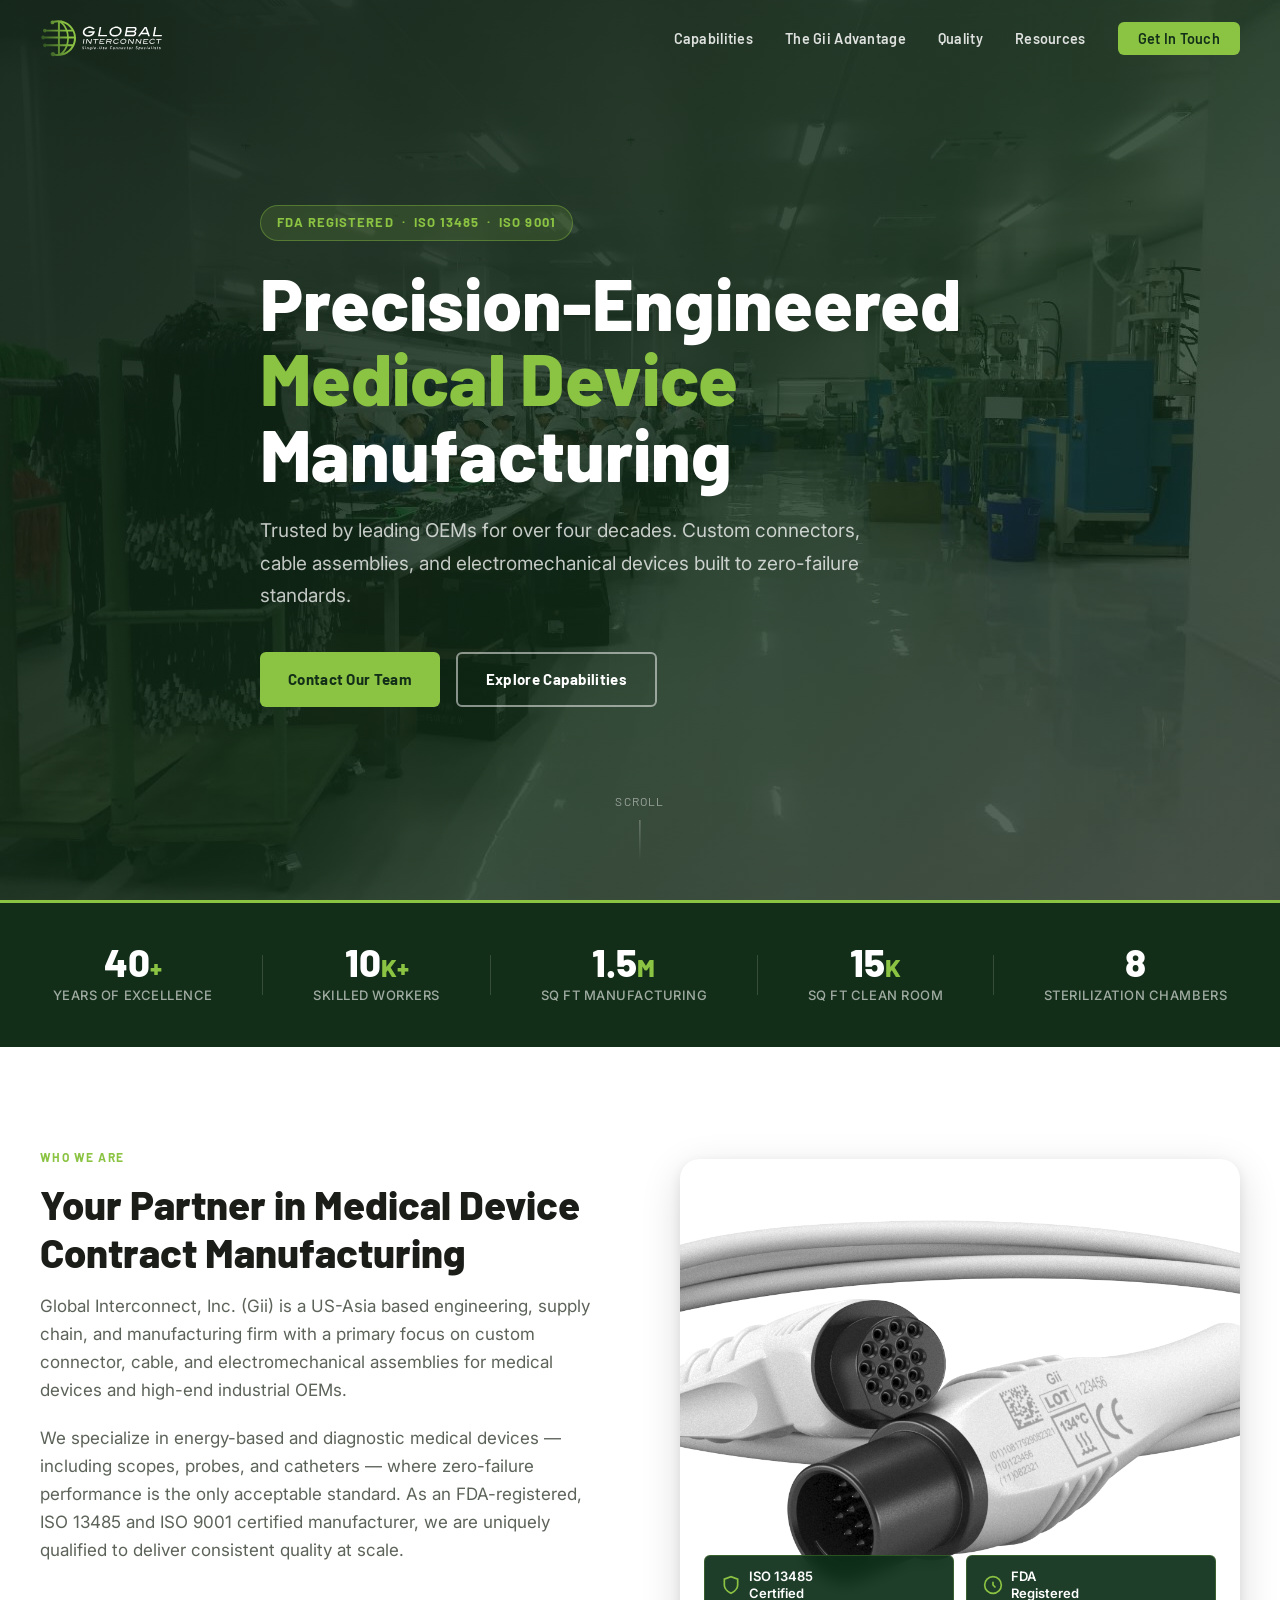
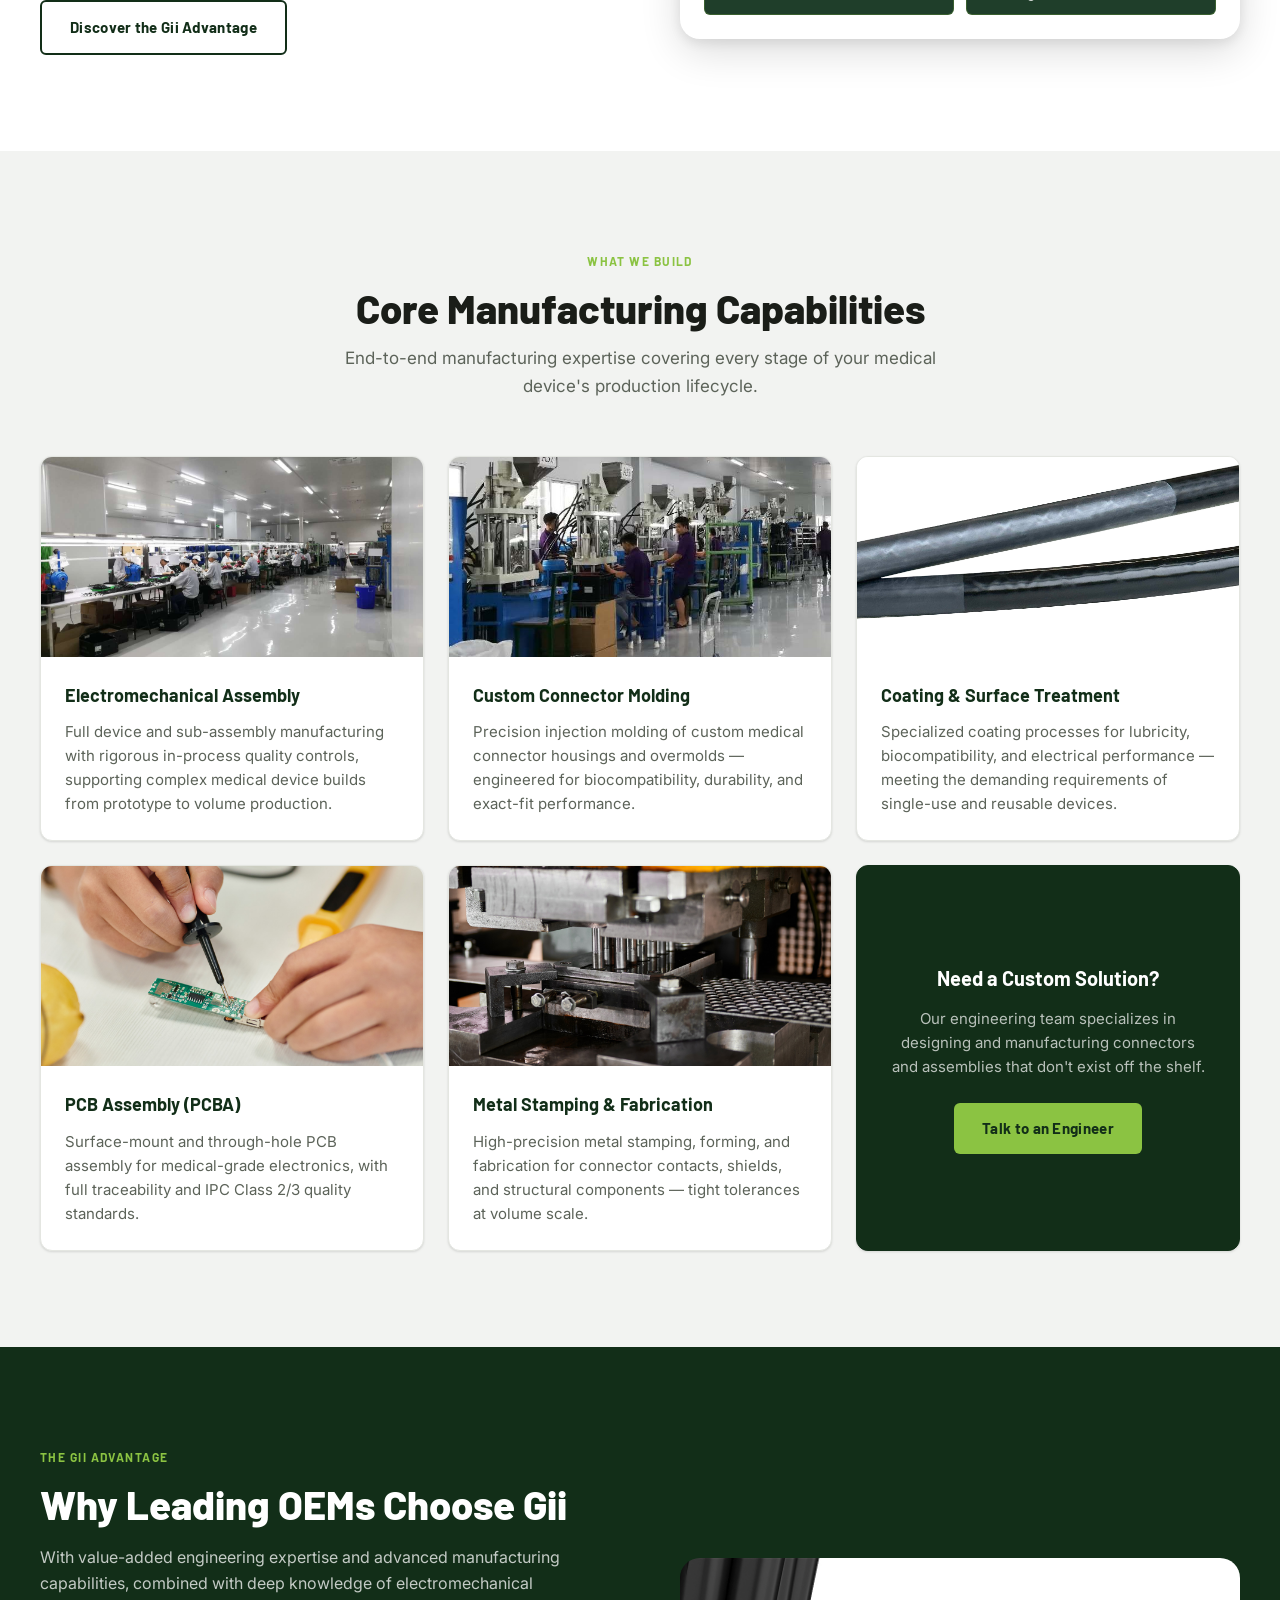
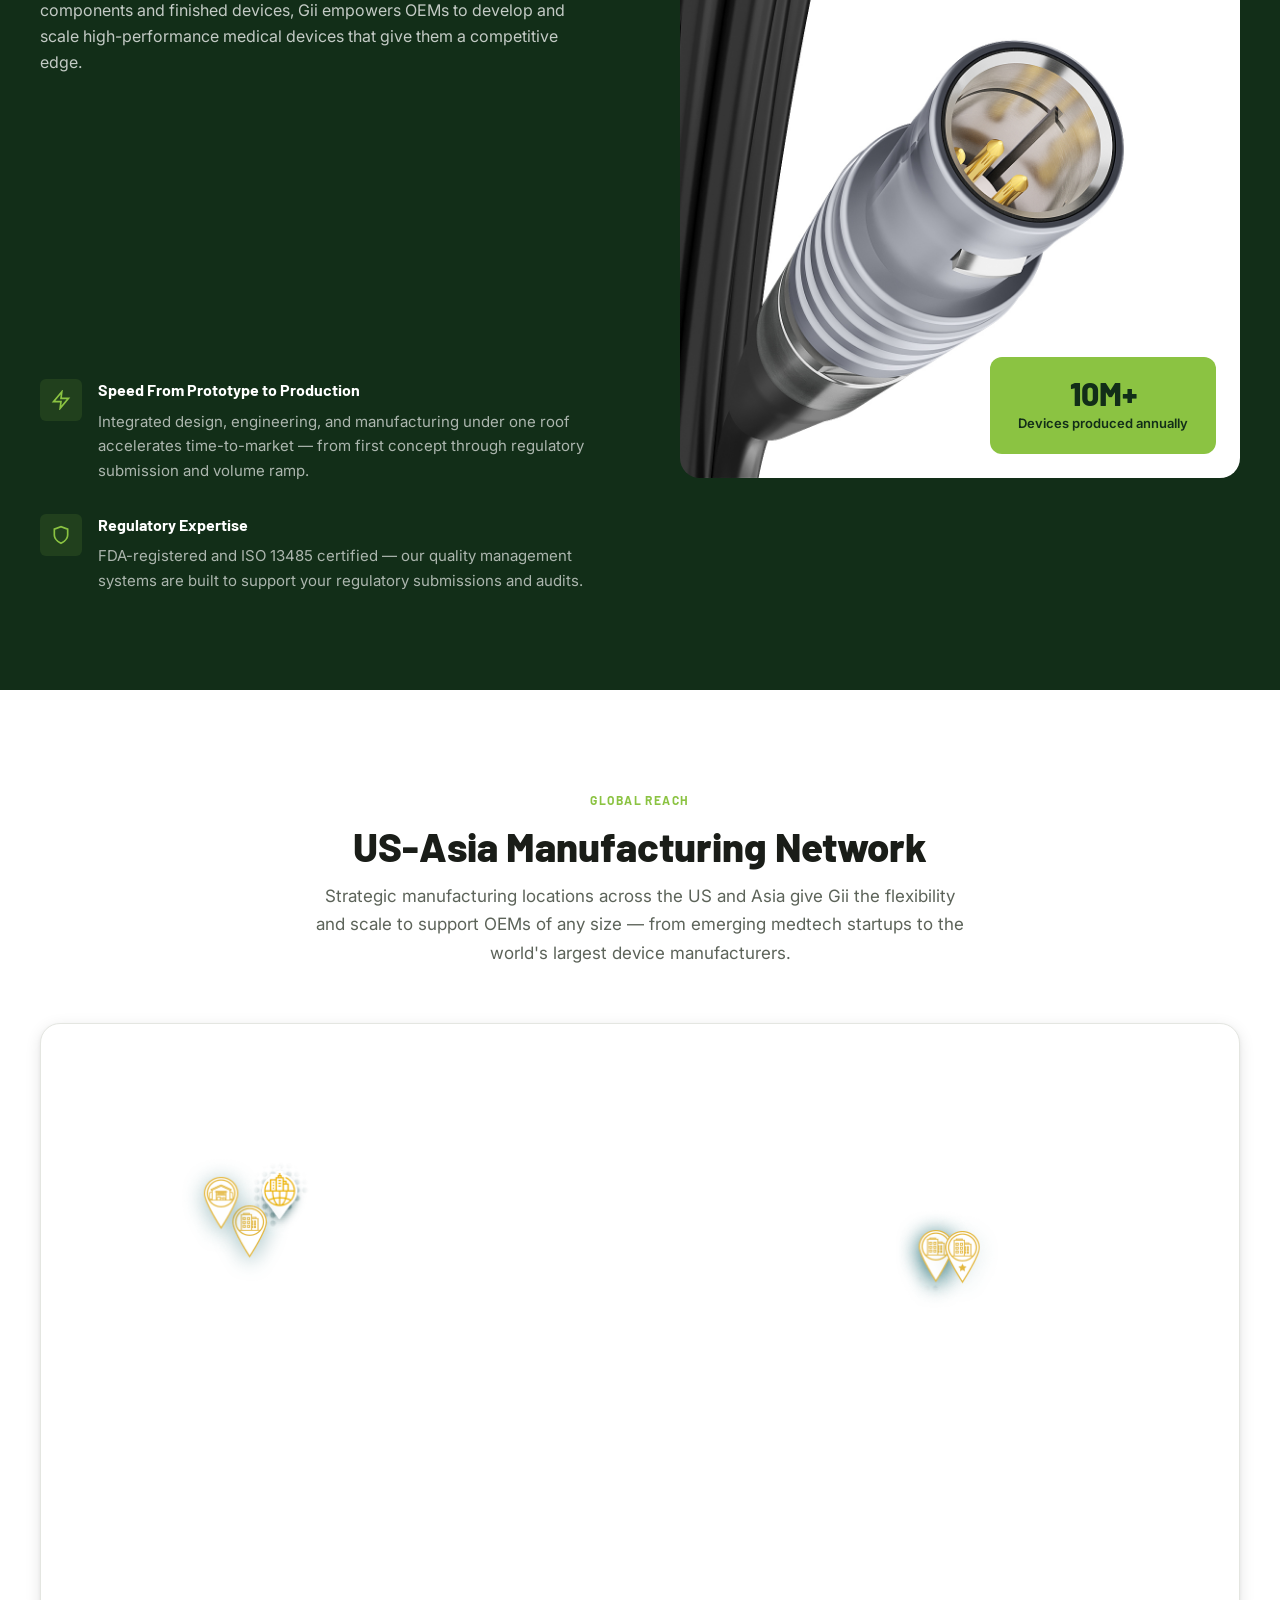
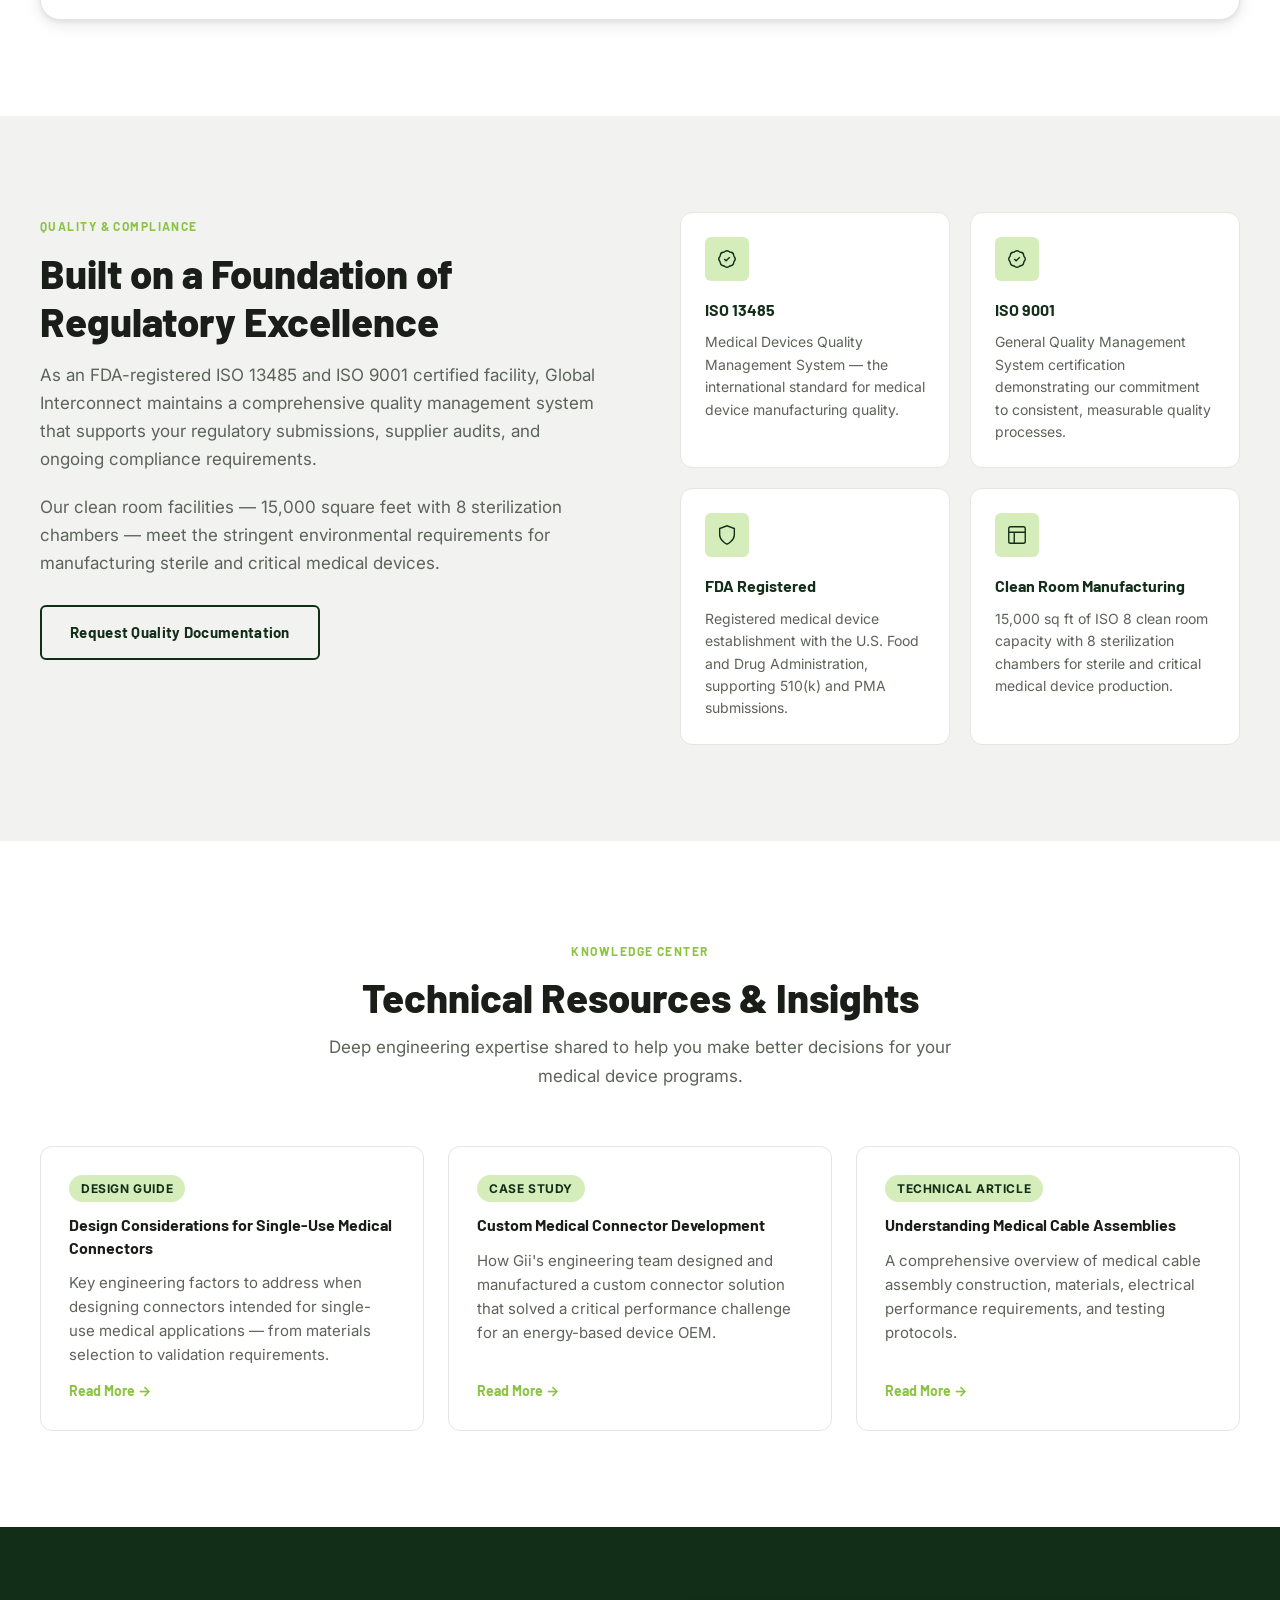
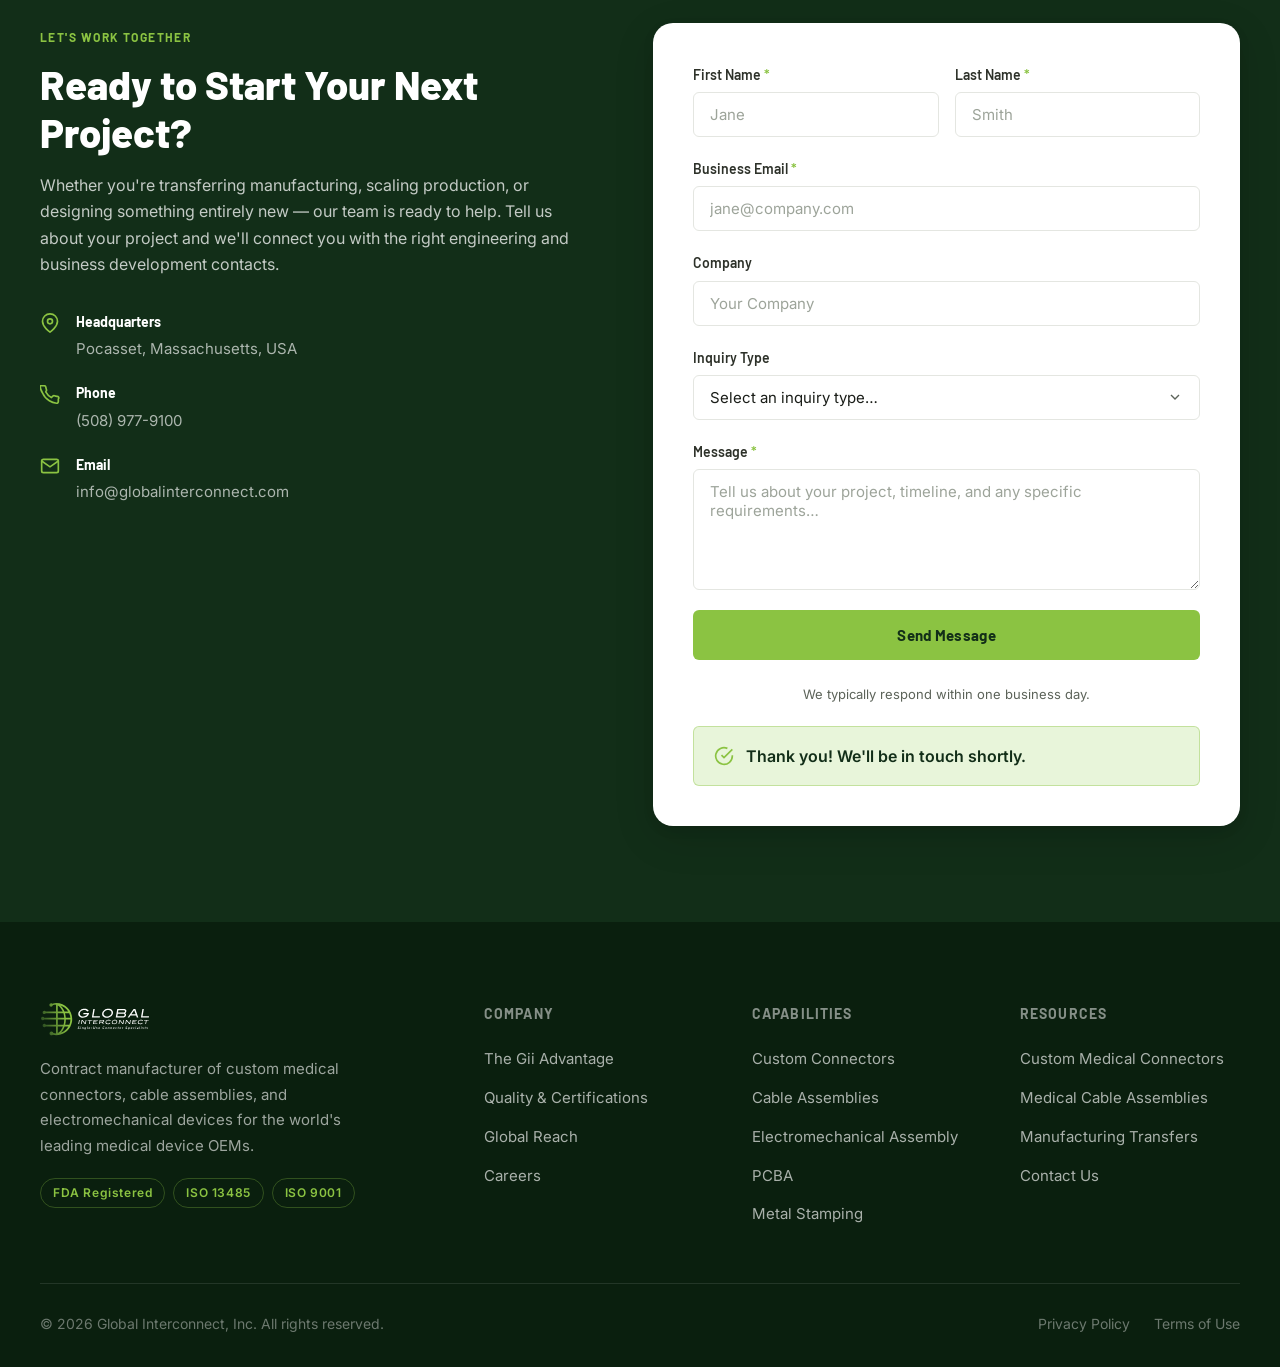
==== commit 2bbaa923: "Use looping video for hero background (matching original site) - Replaced still photo with Global_vi" ====
--- a/index.html
+++ b/index.html
@@ -37,7 +37,9 @@
   <!-- ===== HERO ===== -->
   <section class="hero" id="home">
     <div class="hero-bg">
-      <img src="assets/images/production-facility.jpg" alt="Gii Manufacturing Facility" class="hero-bg-img" />
+      <video class="hero-bg-video" autoplay muted loop playsinline poster="assets/images/production-facility.jpg">
+        <source src="assets/images/hero-video.mp4" type="video/mp4" />
+      </video>
       <div class="hero-overlay"></div>
     </div>
     <div class="hero-content">
--- a/assets/css/style.css
+++ b/assets/css/style.css
@@ -253,7 +253,7 @@
   position: absolute;
   inset: 0;
 }
-.hero-bg-img {
+.hero-bg-video {
   width: 100%;
   height: 100%;
   object-fit: cover;
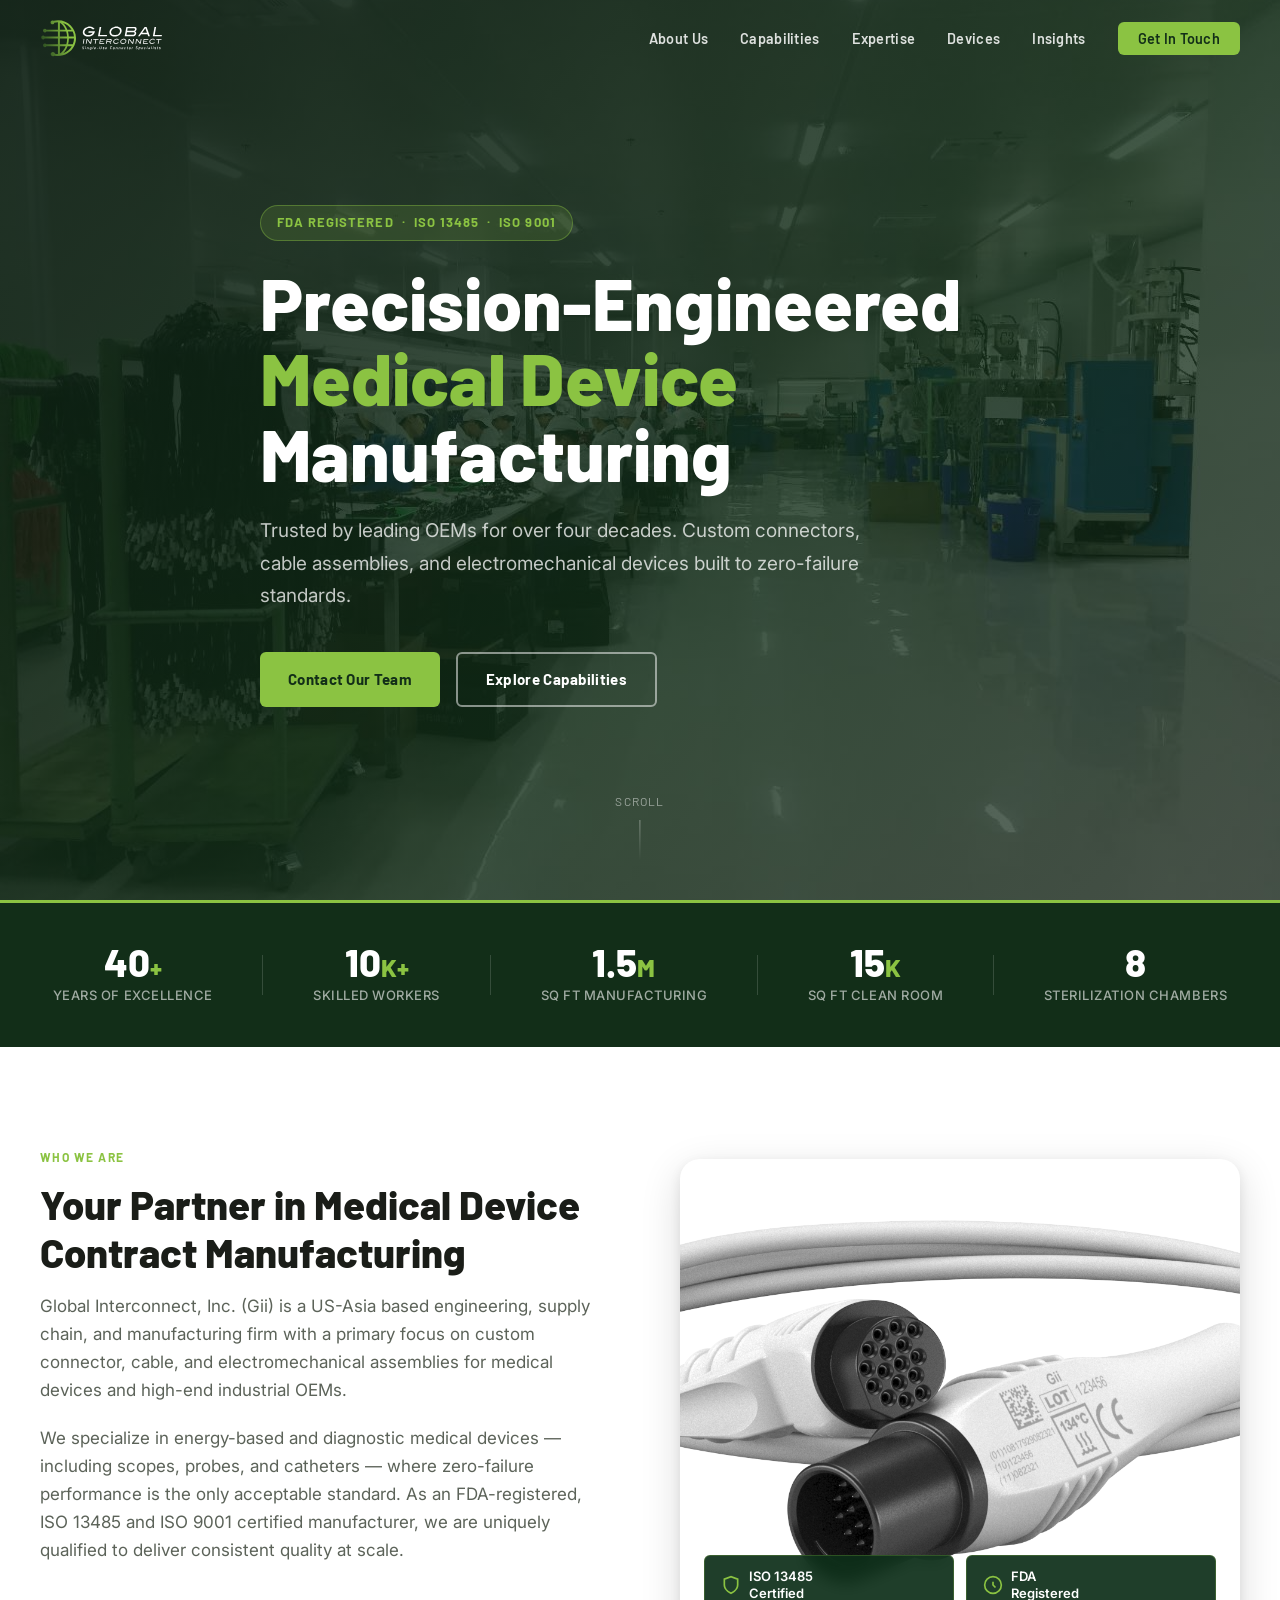
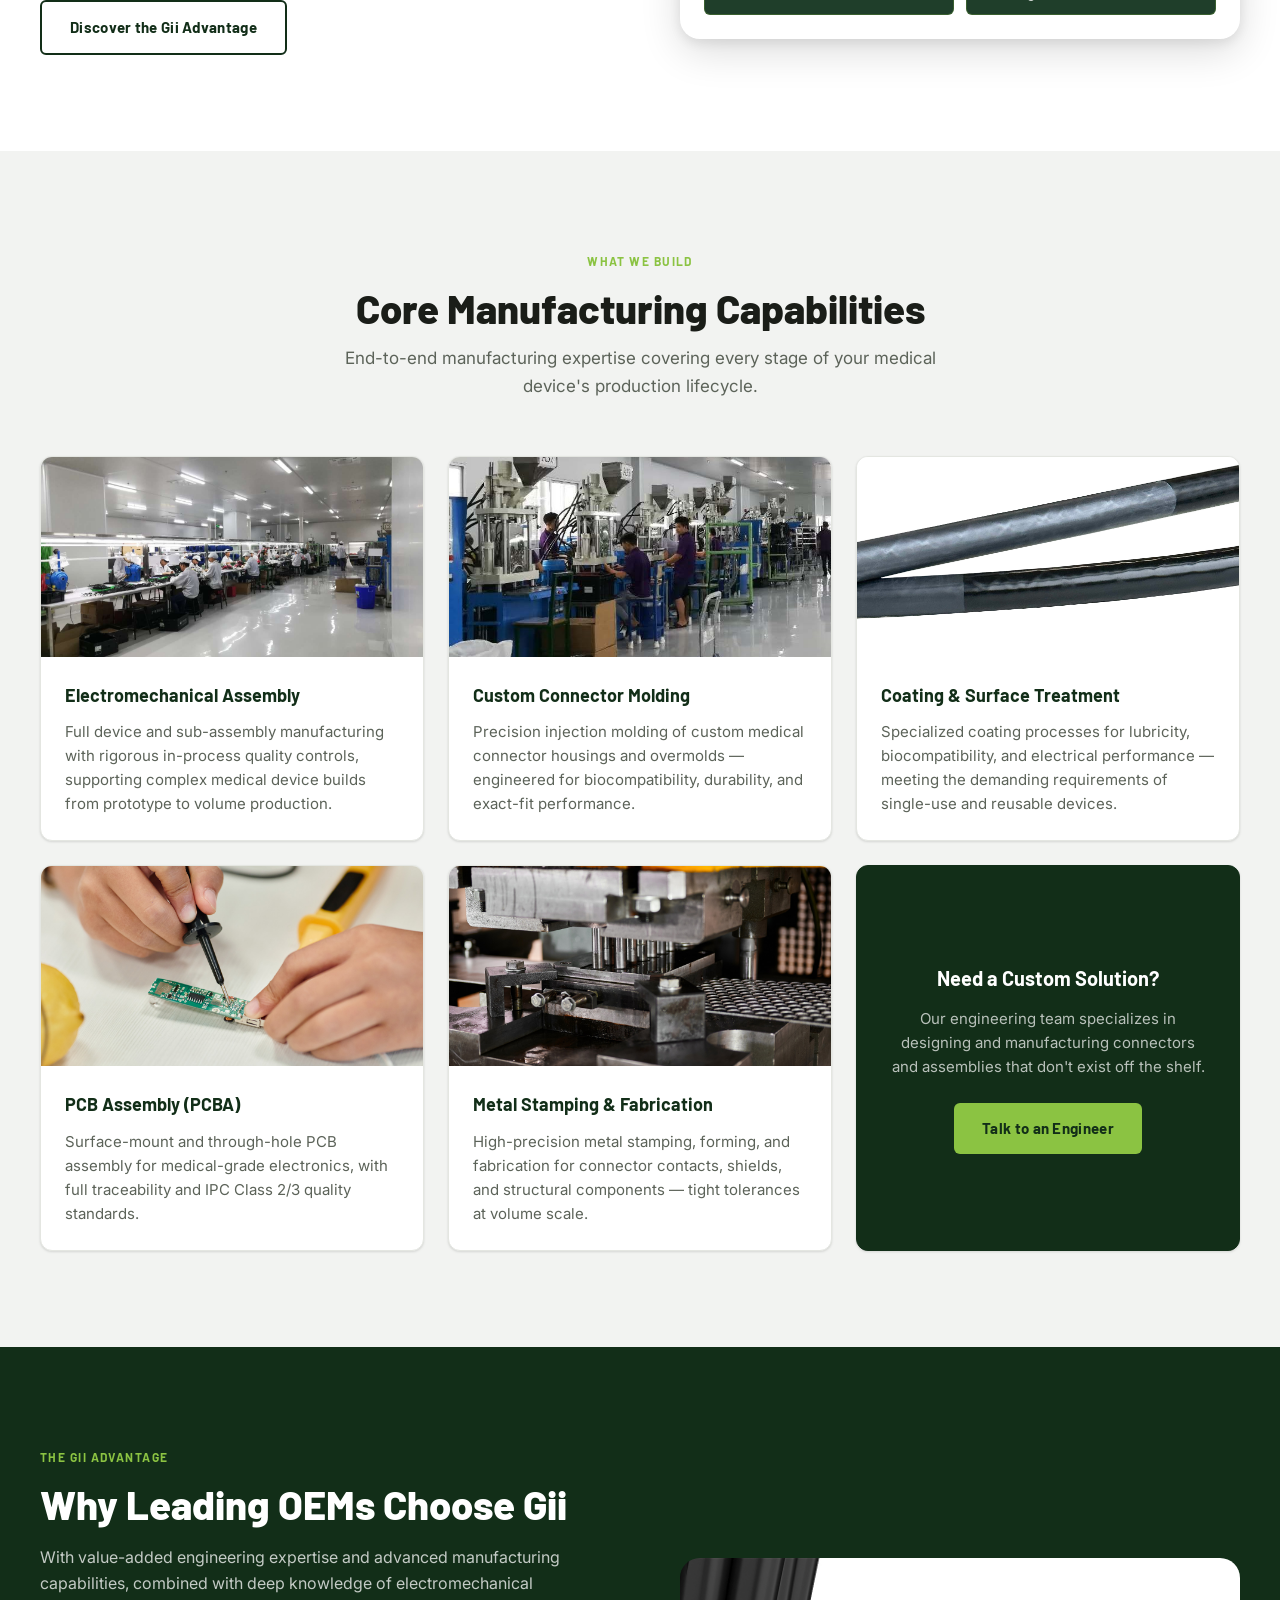
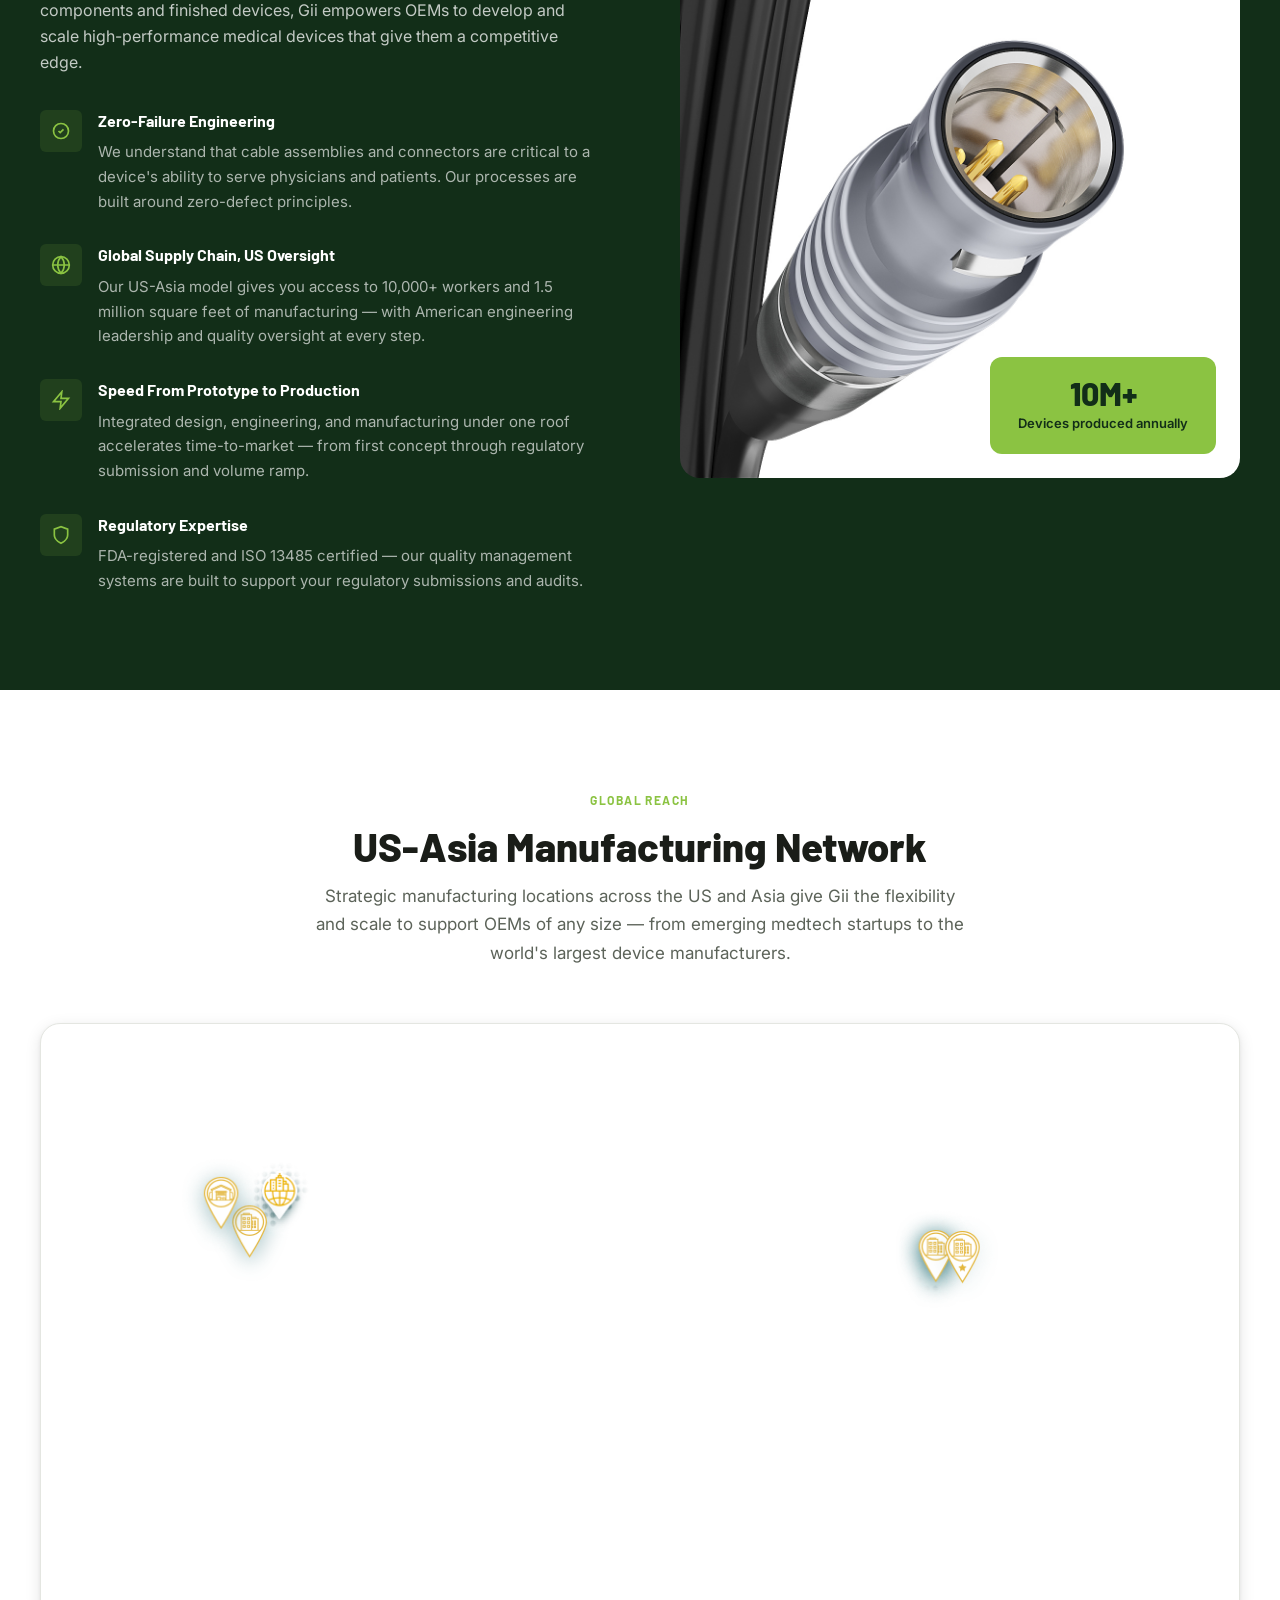
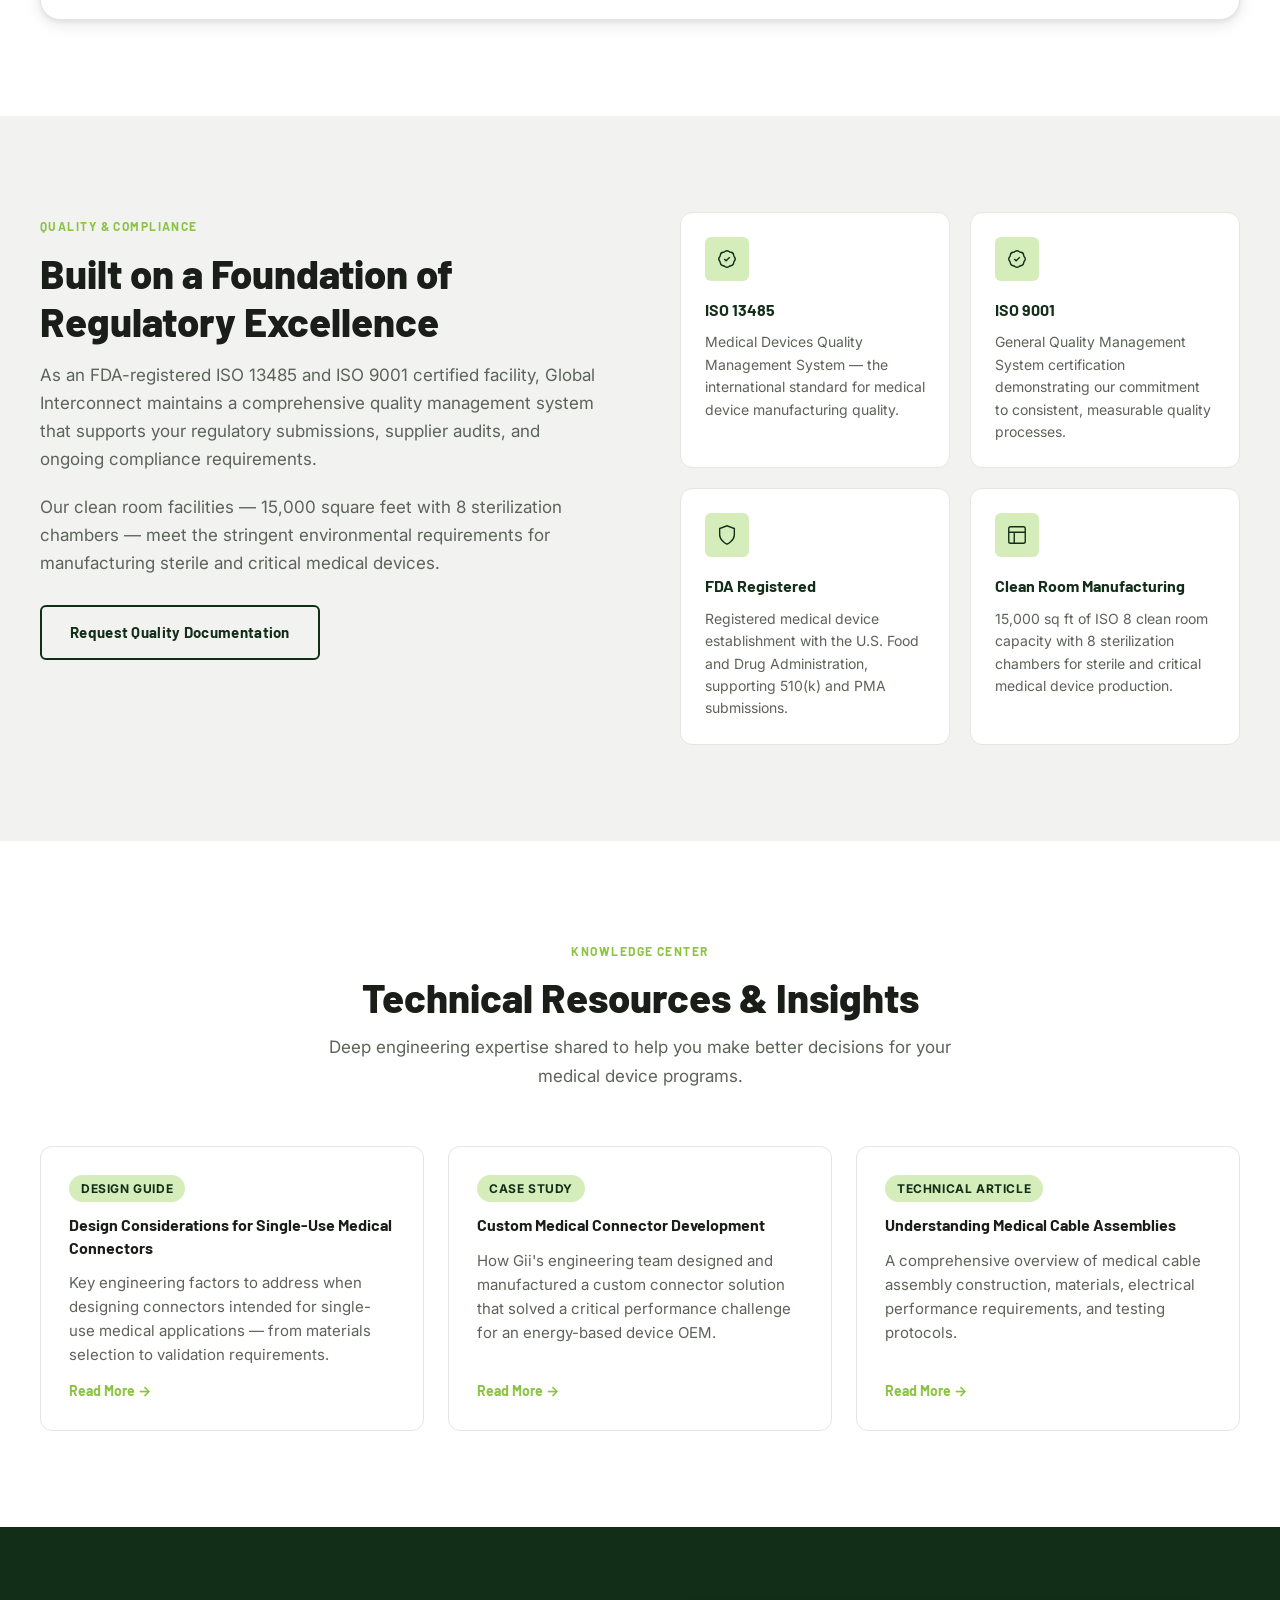
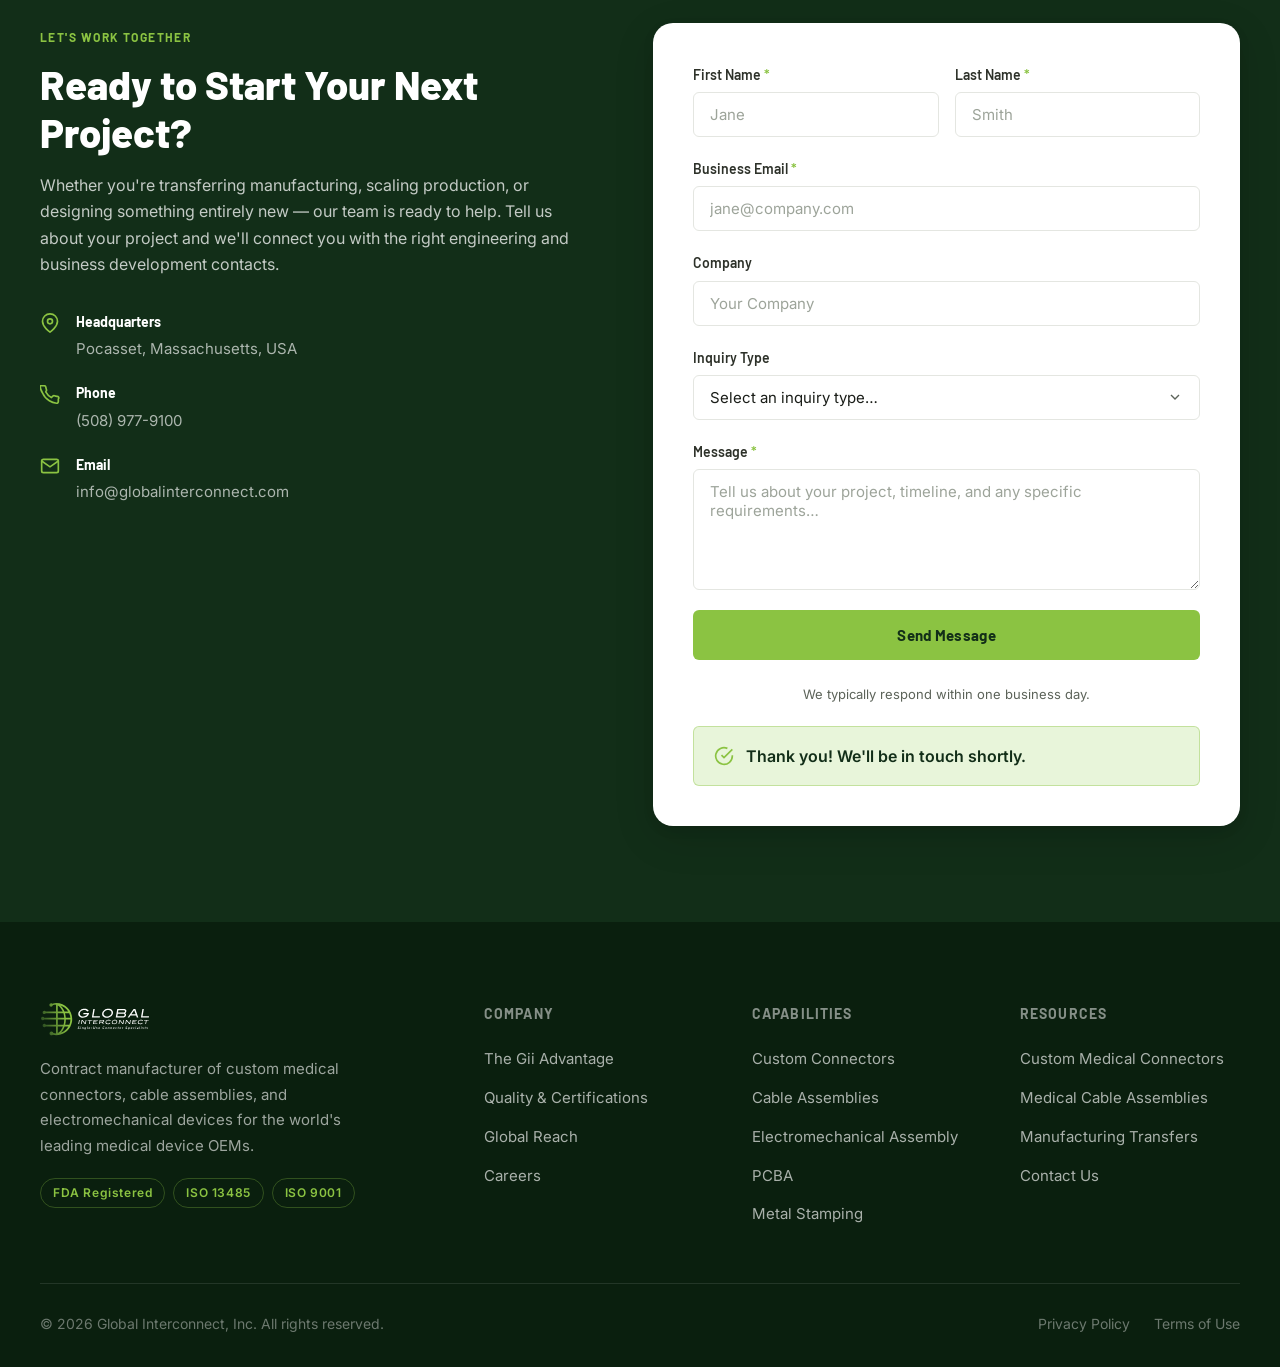
==== commit 0151fc18: "Add 5 new pages: About, Capabilities, Expertise, Devices, Insights - about.html: Company story, lead" ====
--- a/index.html
+++ b/index.html
@@ -25,10 +25,11 @@
       </button>
 
       <ul class="nav-links" id="nav-links">
-        <li><a href="#capabilities">Capabilities</a></li>
-        <li><a href="#advantage">The Gii Advantage</a></li>
-        <li><a href="#quality">Quality</a></li>
-        <li><a href="#resources">Resources</a></li>
+        <li><a href="about.html">About Us</a></li>
+        <li><a href="capabilities.html">Capabilities</a></li>
+        <li><a href="expertise.html">Expertise</a></li>
+        <li><a href="devices.html">Devices</a></li>
+        <li><a href="insights.html">Insights</a></li>
         <li><a href="#contact" class="nav-cta">Get In Touch</a></li>
       </ul>
     </nav>
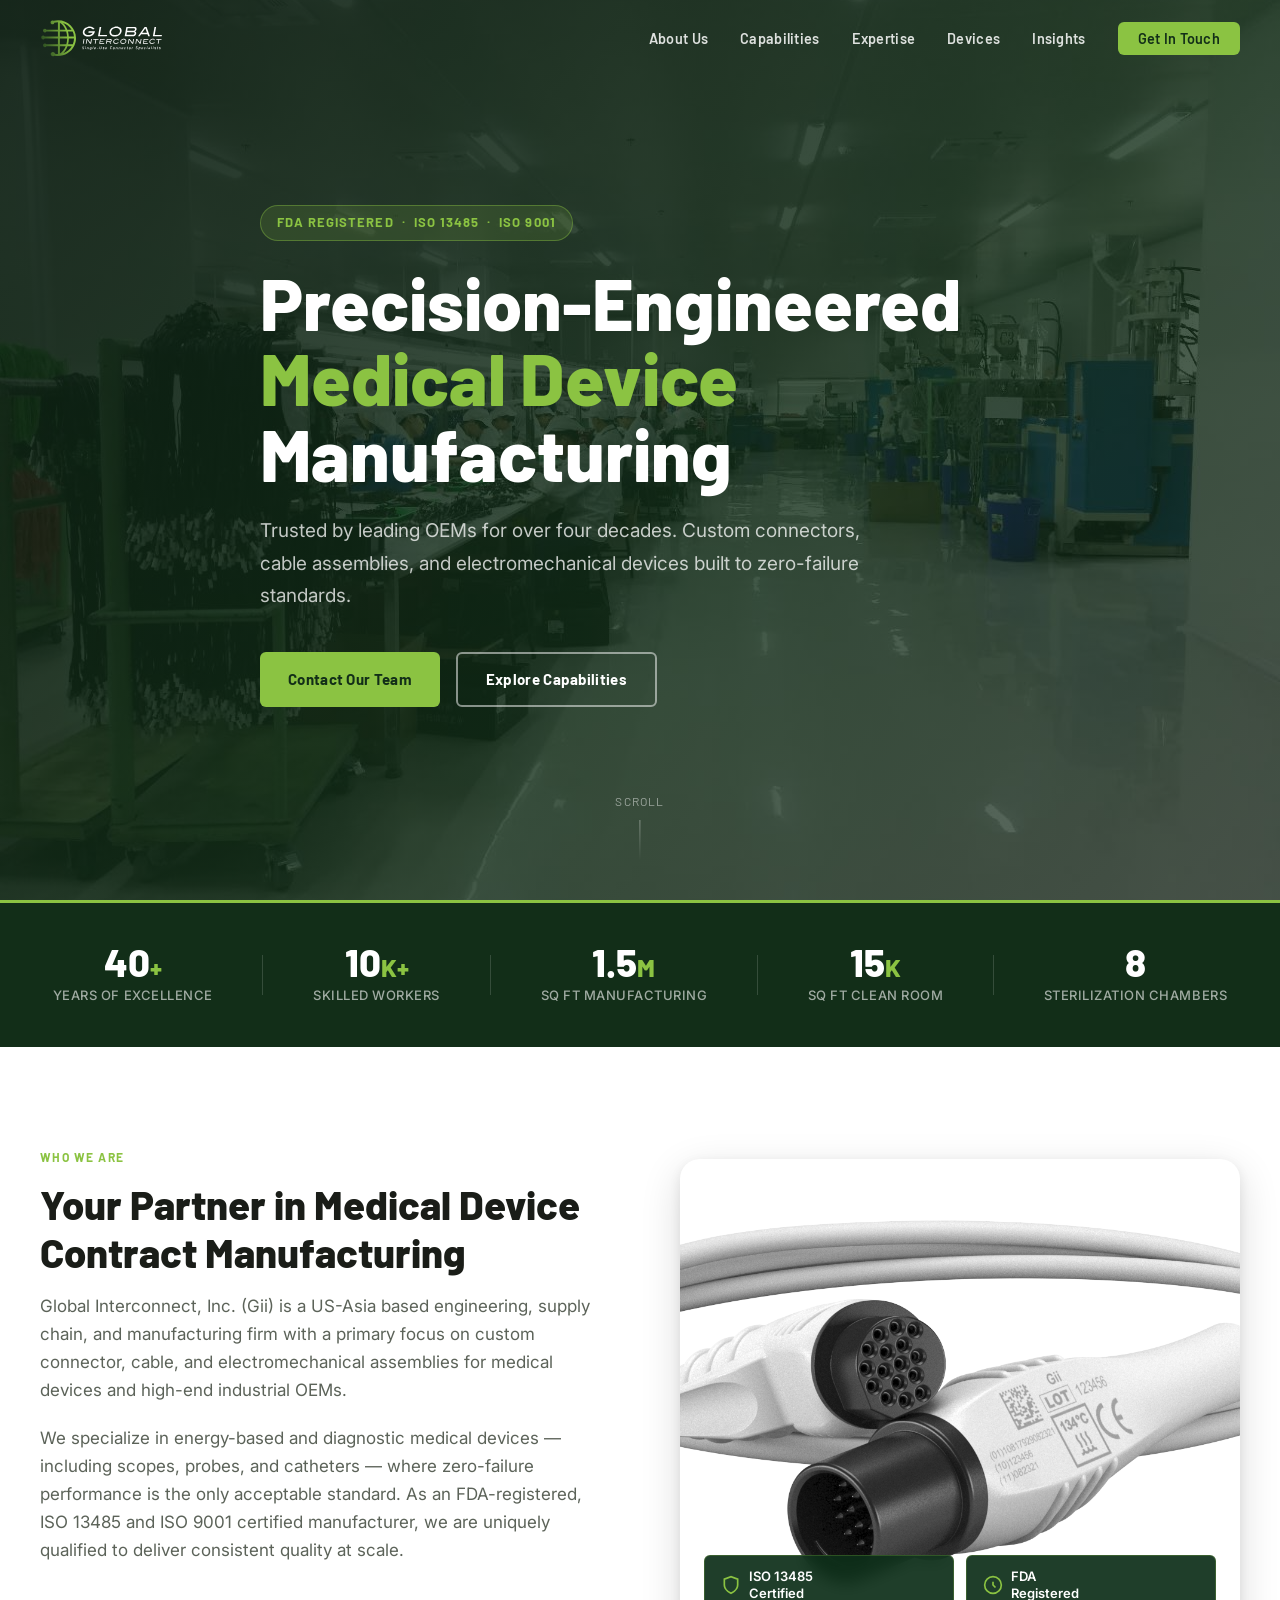
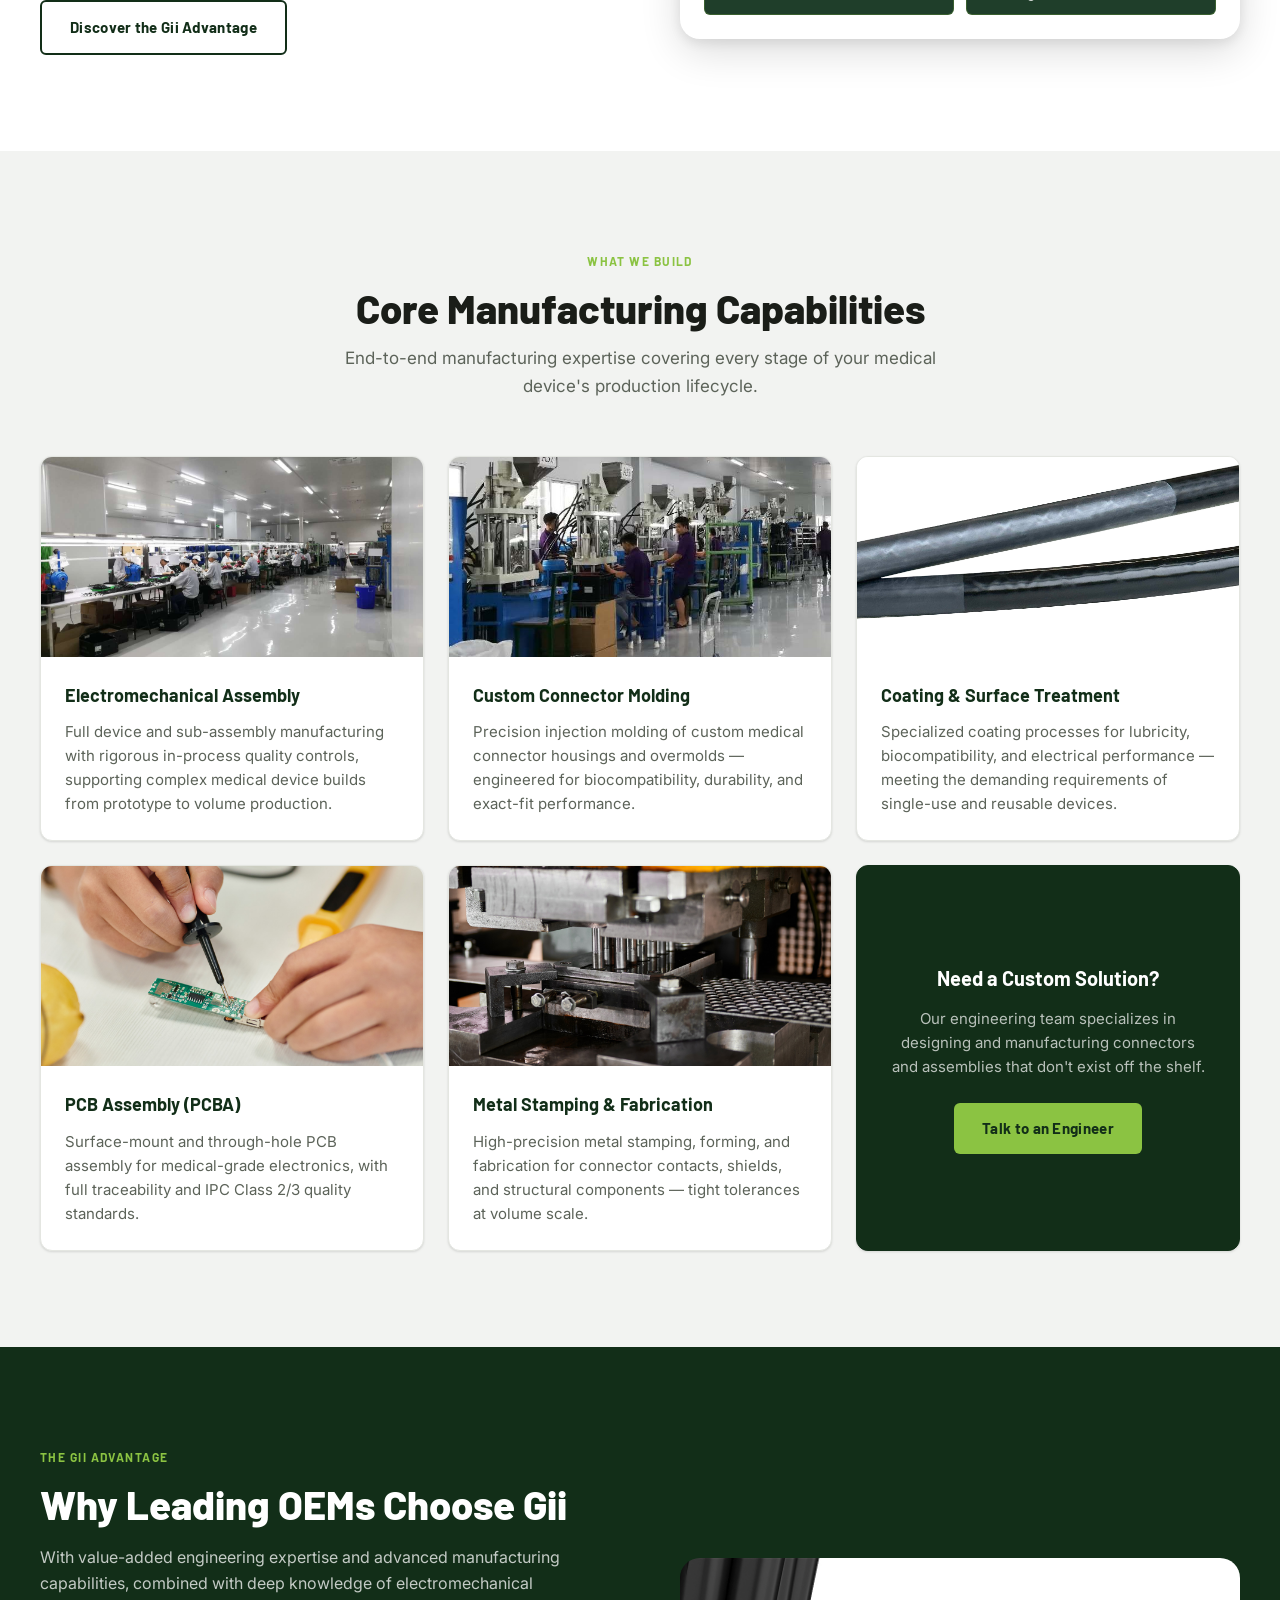
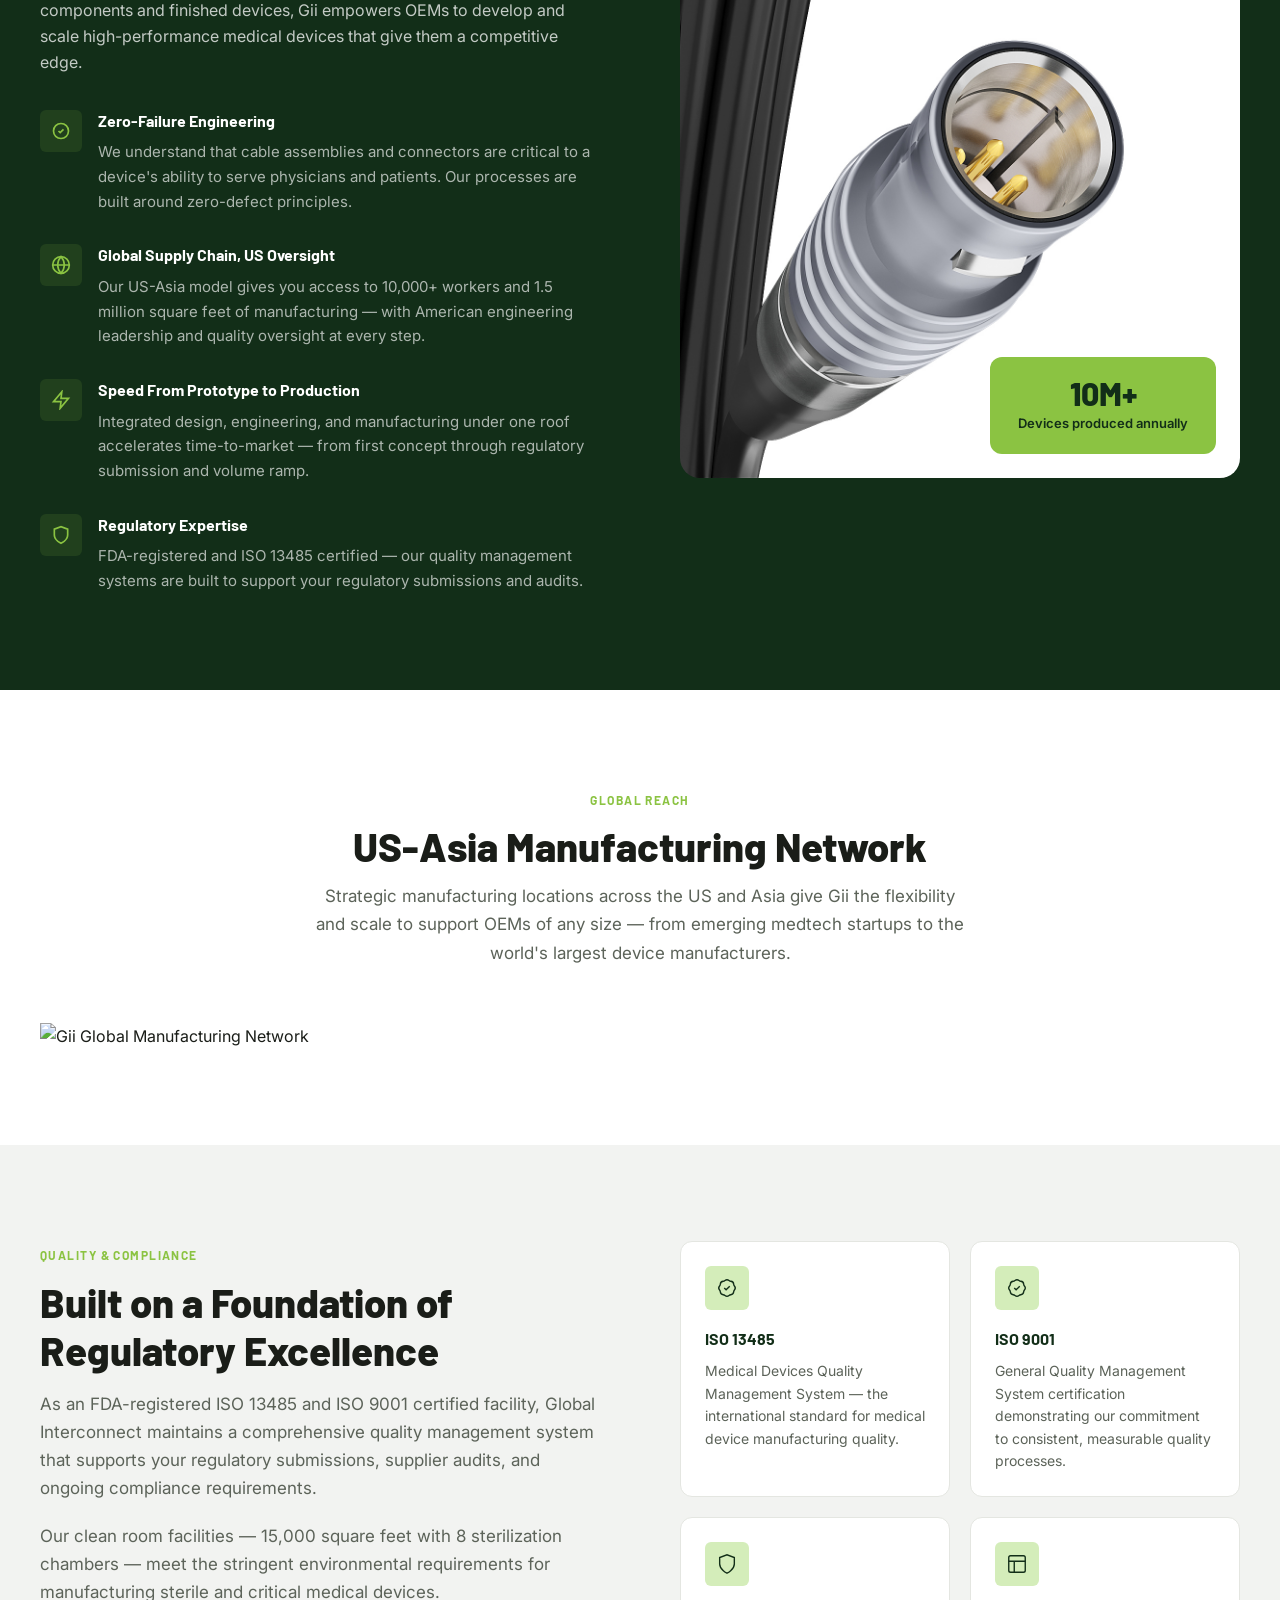
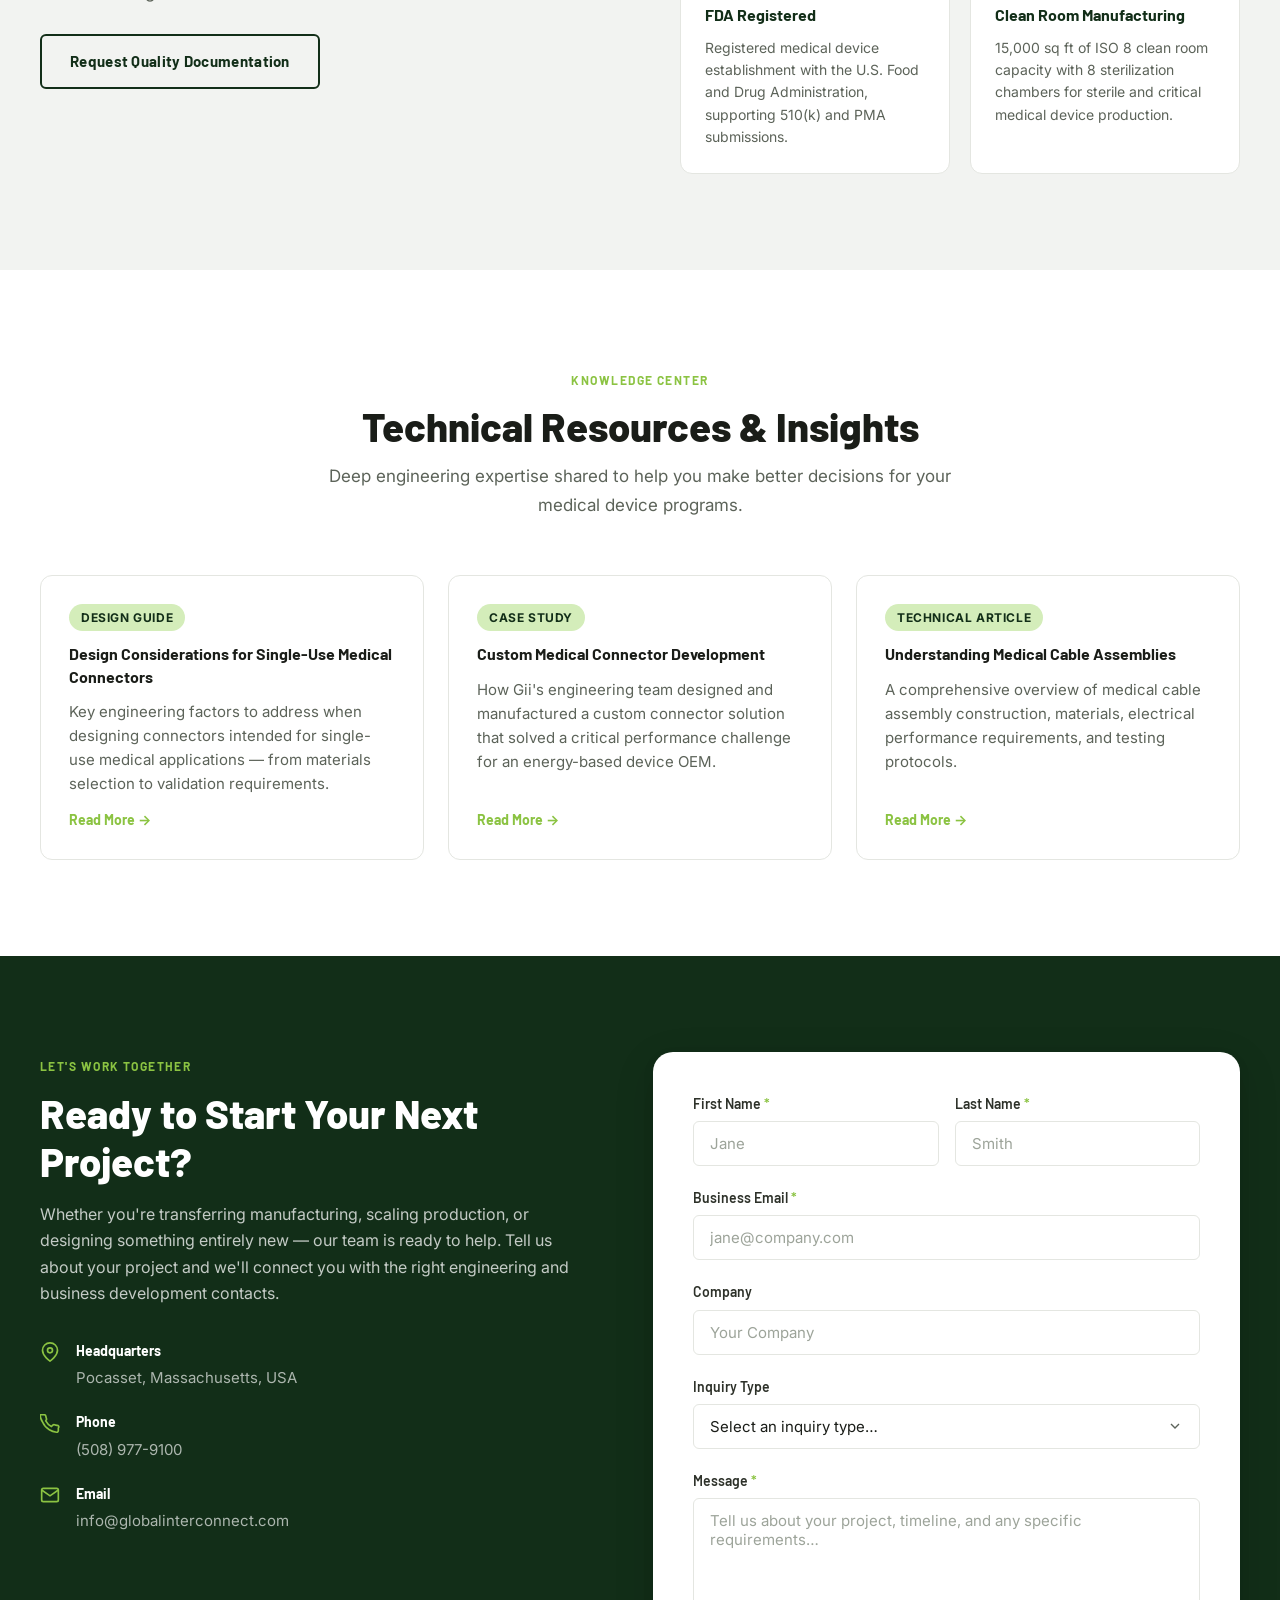
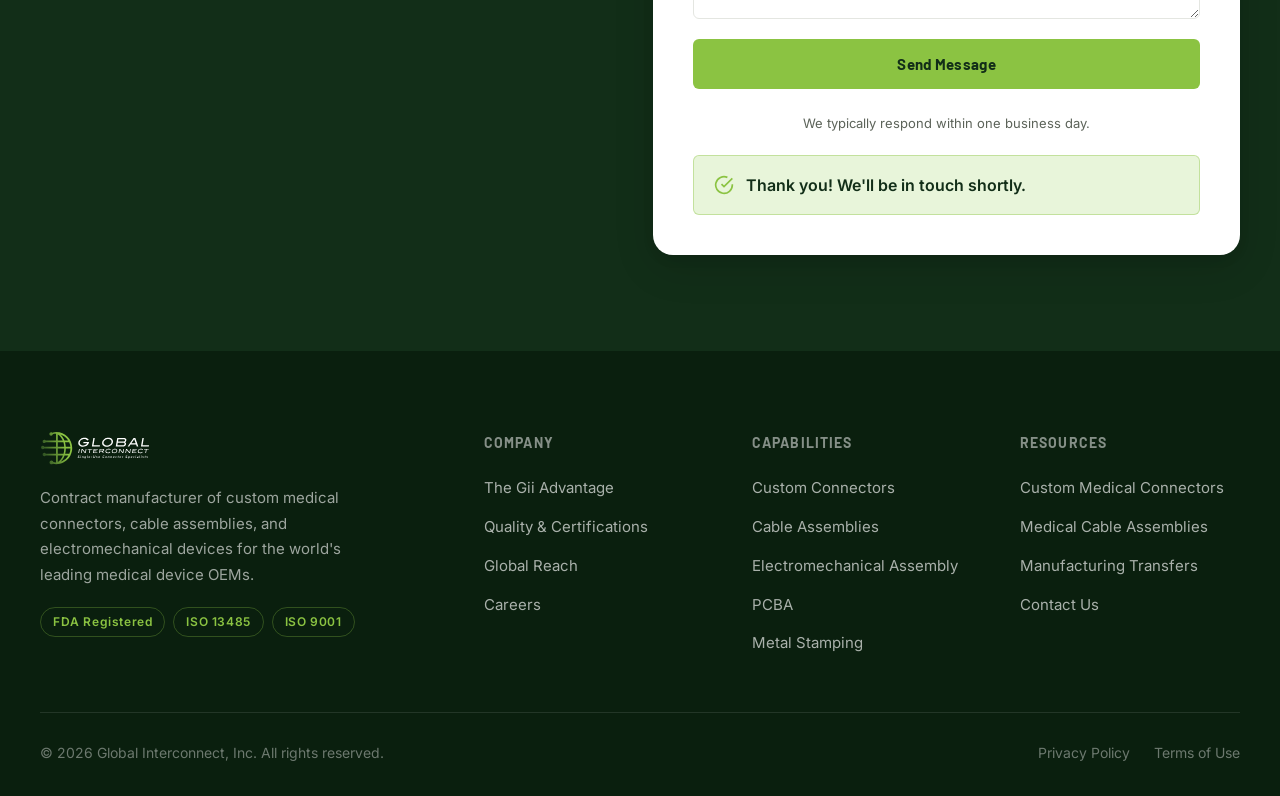
==== commit 2064f9c5: "Replace map image with giimap.png" ====
--- a/index.html
+++ b/index.html
@@ -269,7 +269,7 @@
         <p class="section-desc">Strategic manufacturing locations across the US and Asia give Gii the flexibility and scale to support OEMs of any size — from emerging medtech startups to the world's largest device manufacturers.</p>
       </div>
       <div class="map-container">
-        <img src="assets/images/map.png" alt="Gii Global Manufacturing Network" class="map-img" />
+        <img src="assets/images/giimap.png" alt="Gii Global Manufacturing Network" class="map-img" />
       </div>
     </div>
   </section>
--- a/assets/css/style.css
+++ b/assets/css/style.css
@@ -628,21 +628,95 @@
 }
 
 /* =========================================
-   GLOBAL REACH
-   ========================================= */
-
-.map-container {
-  background: var(--white);
-  border-radius: var(--radius-xl);
+   GLOBAL REACH / LOCATIONS
+   ========================================= */
+
+.locations-section {
+  position: relative;
+  background: #0b2e1a;
   overflow: hidden;
-  box-shadow: var(--shadow-md);
-  border: 1px solid var(--gray-200);
-  padding: 1.5rem;
-}
-.map-img {
+  padding: 80px 0 60px;
+}
+
+/* Full-bleed map behind everything */
+.map-bg-wrap {
+  position: absolute;
+  inset: 0;
+  display: flex;
+  align-items: center;
+  justify-content: center;
+}
+.map-bg-img {
   width: 100%;
-  height: auto;
+  height: 100%;
+  object-fit: cover;
+  object-position: center;
+  opacity: 0.18;
+  /* Tint land masses to match brand palette */
+  filter: invert(1) sepia(1) saturate(2) hue-rotate(70deg);
+}
+
+/* Content layer sits above the map */
+.locations-overlay {
+  position: relative;
+  z-index: 1;
+}
+
+.locations-header {
+  text-align: center;
+  margin-bottom: 48px;
+}
+.locations-header .section-eyebrow {
+  color: var(--green-accent);
+}
+.locations-header .section-title {
+  color: #ffffff;
+}
+
+/* 4-column card row */
+.locations-cards {
+  display: grid;
+  grid-template-columns: repeat(4, 1fr);
+  gap: 24px;
+}
+
+.loc-card {
+  background: rgba(255, 255, 255, 0.06);
+  border: 1px solid rgba(139, 195, 66, 0.25);
   border-radius: var(--radius-lg);
+  padding: 28px 24px;
+  backdrop-filter: blur(4px);
+}
+.loc-card-label {
+  font-size: 0.7rem;
+  font-weight: 700;
+  letter-spacing: 0.12em;
+  text-transform: uppercase;
+  color: var(--green-accent);
+  margin-bottom: 8px;
+}
+.loc-card h3 {
+  font-size: 1.05rem;
+  font-weight: 700;
+  color: #ffffff;
+  margin-bottom: 10px;
+}
+.loc-card p {
+  font-size: 0.875rem;
+  color: rgba(255,255,255,0.65);
+  line-height: 1.6;
+  margin: 0;
+}
+
+@media (max-width: 900px) {
+  .locations-cards {
+    grid-template-columns: repeat(2, 1fr);
+  }
+}
+@media (max-width: 480px) {
+  .locations-cards {
+    grid-template-columns: 1fr;
+  }
 }
 
 /* =========================================
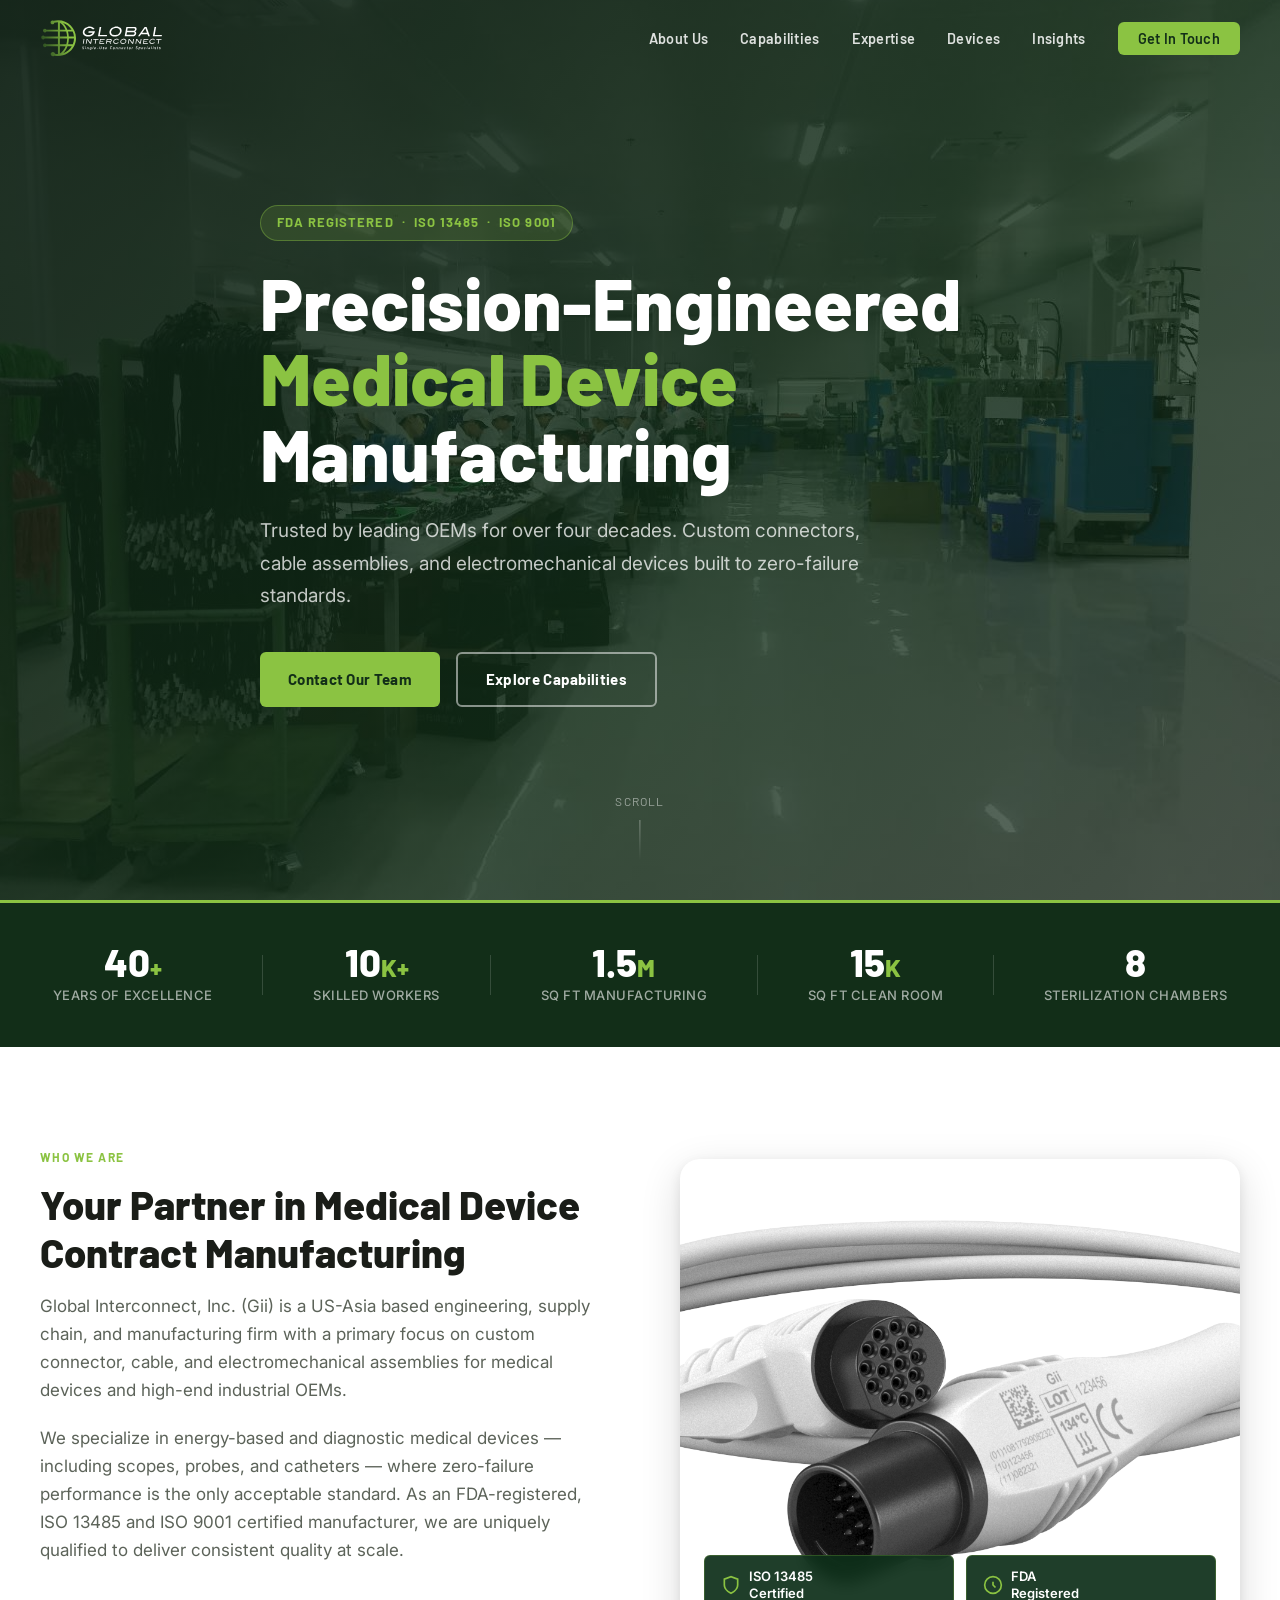
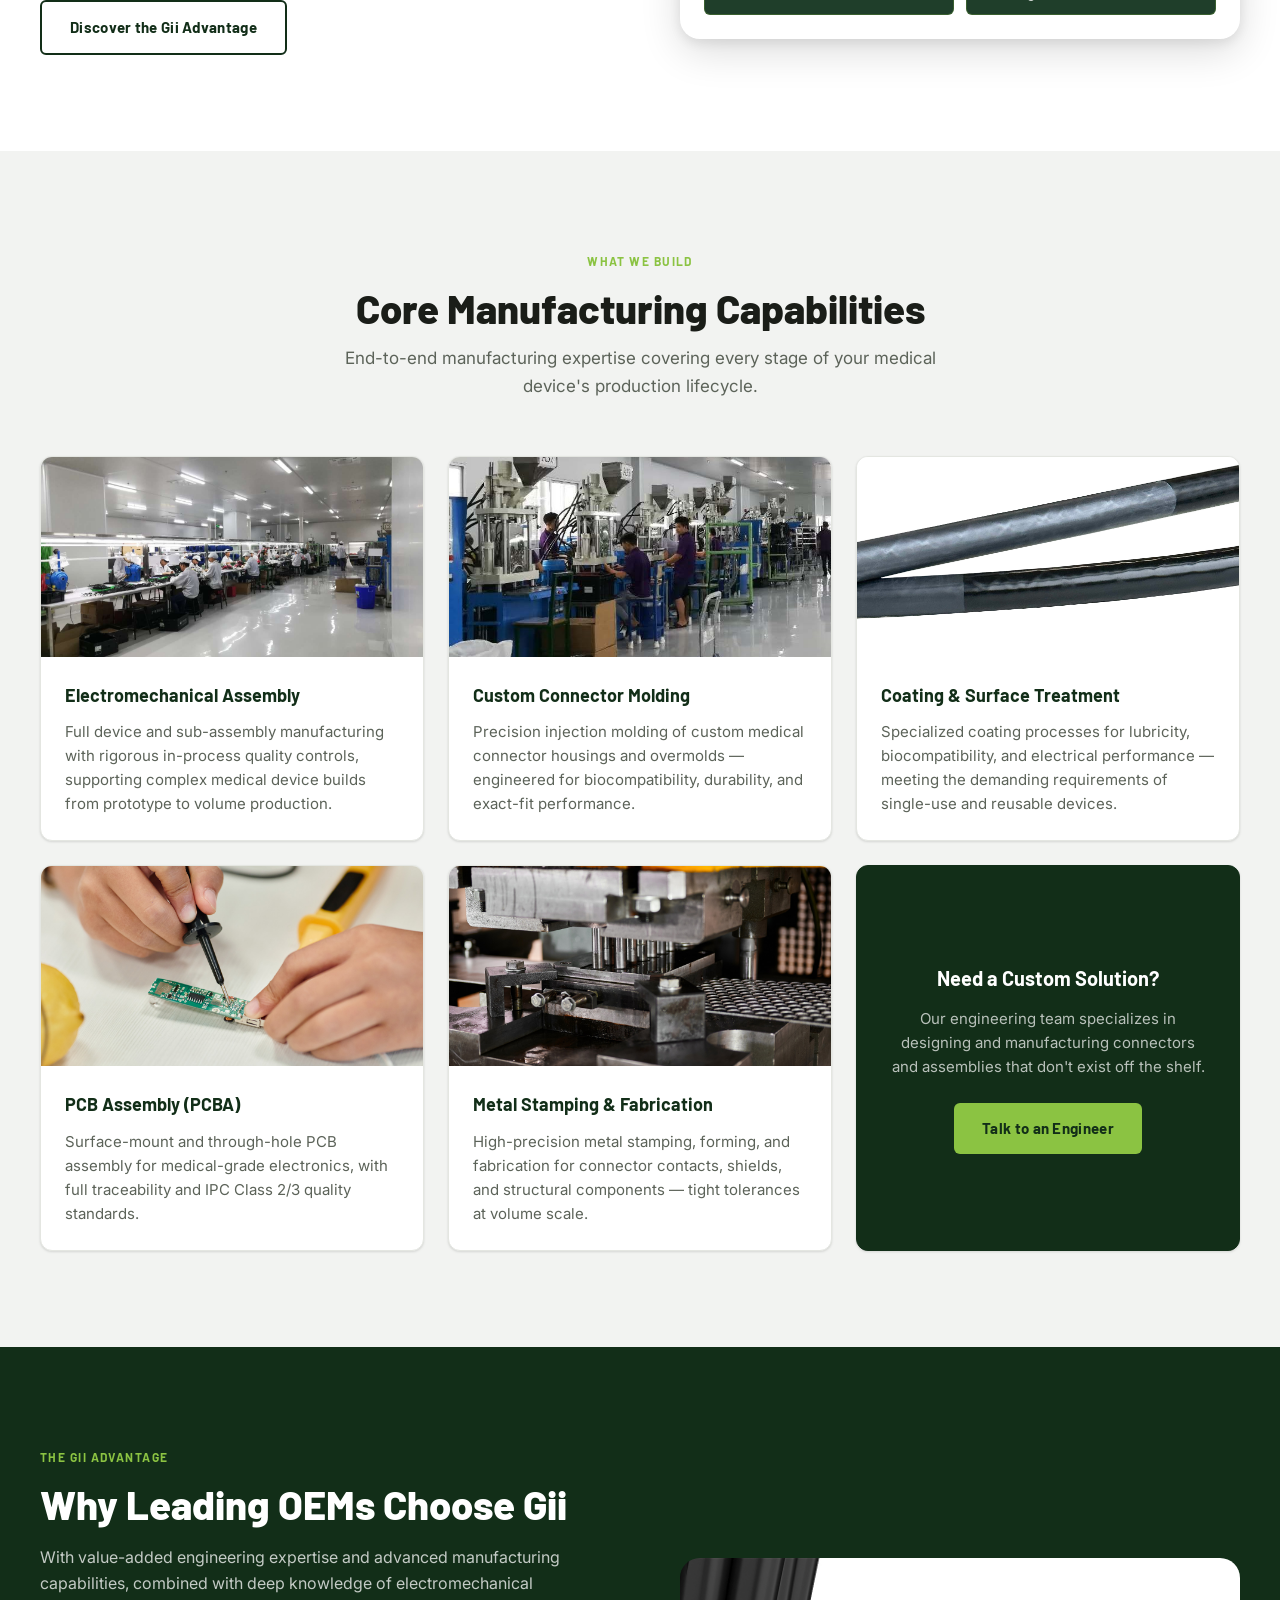
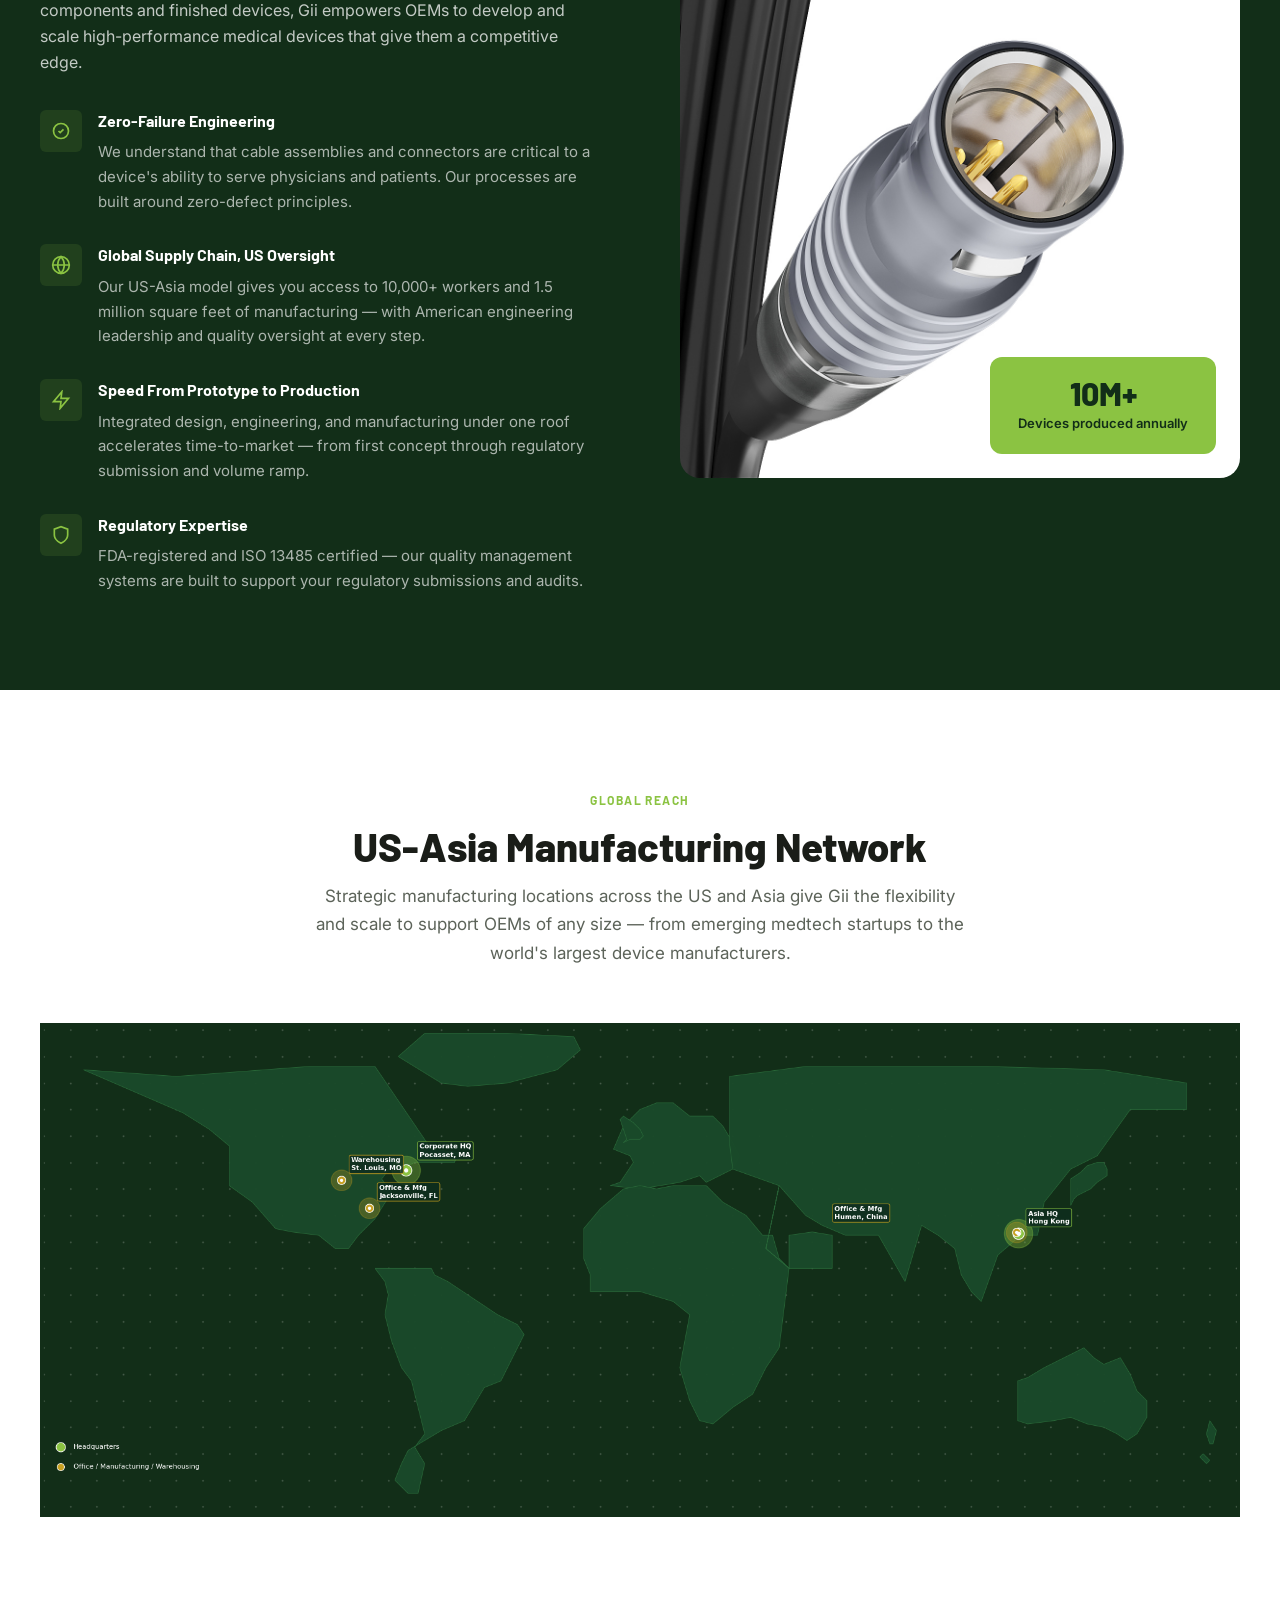
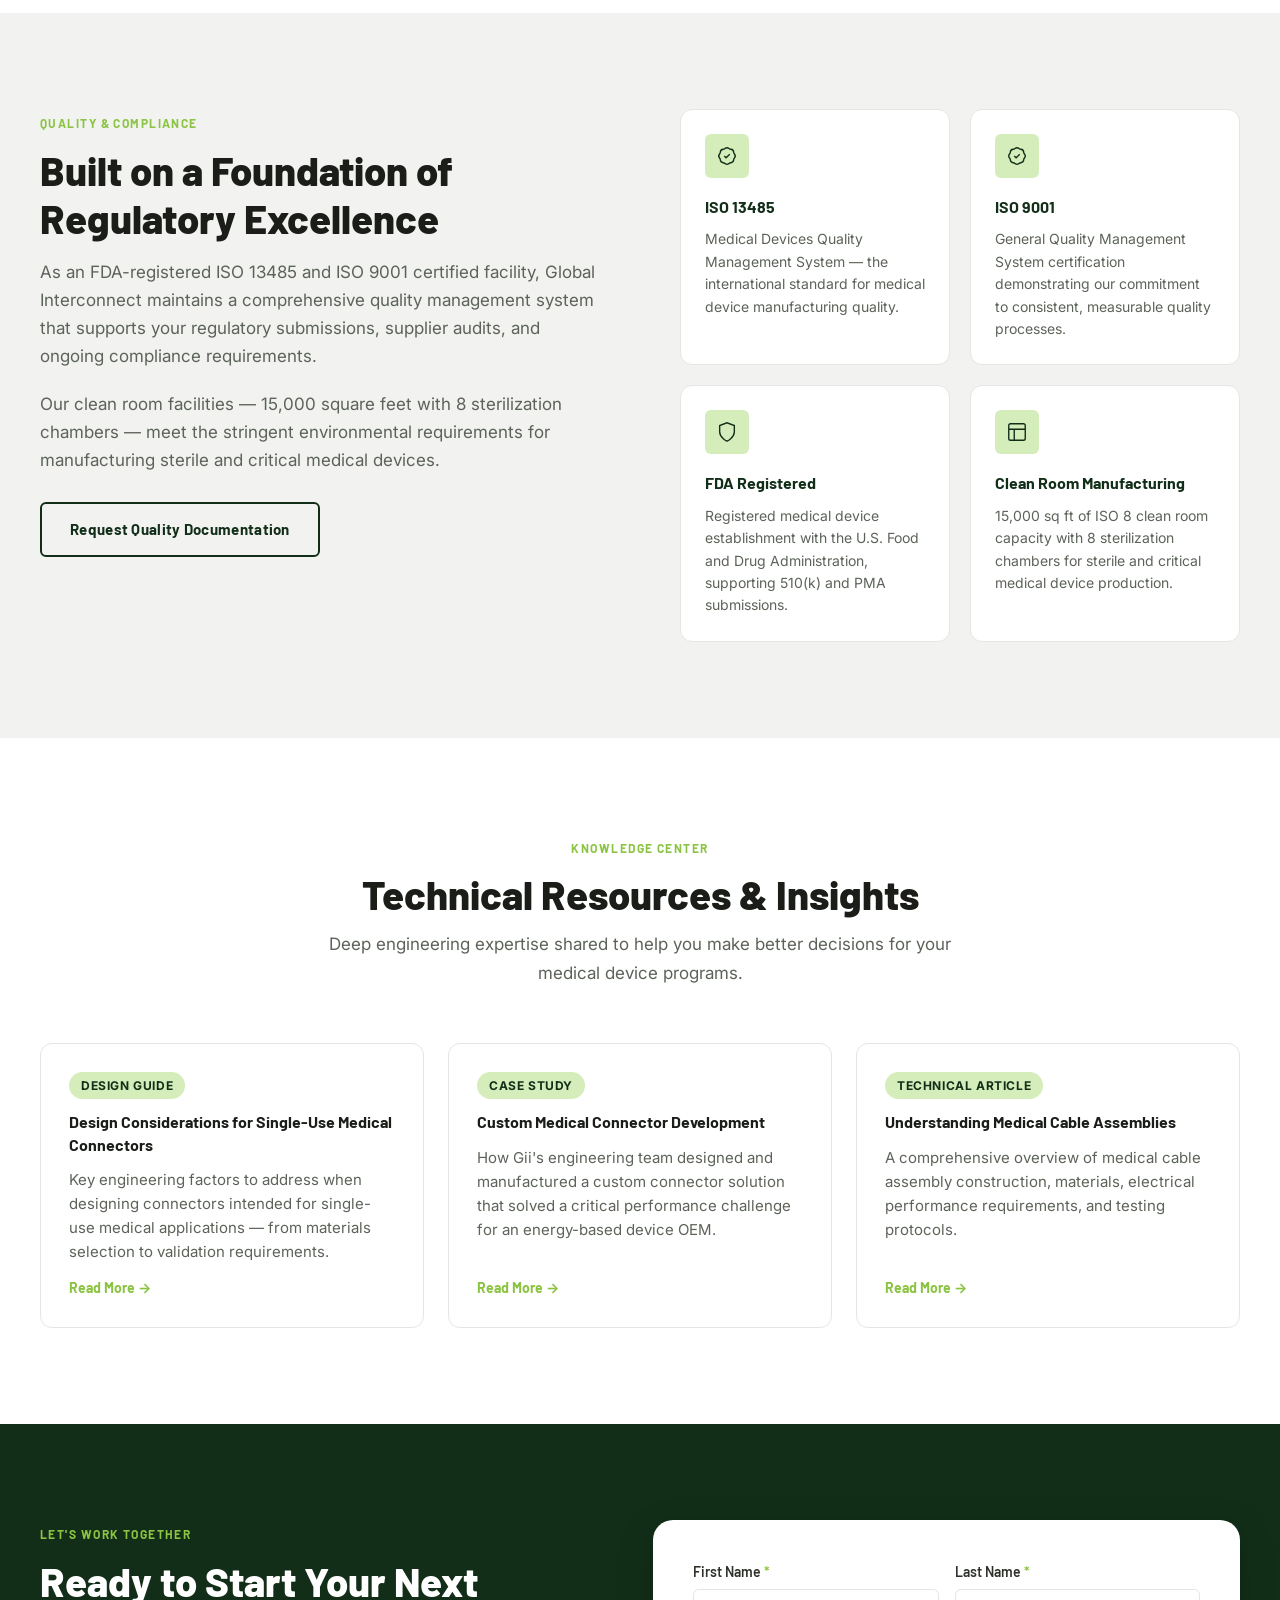
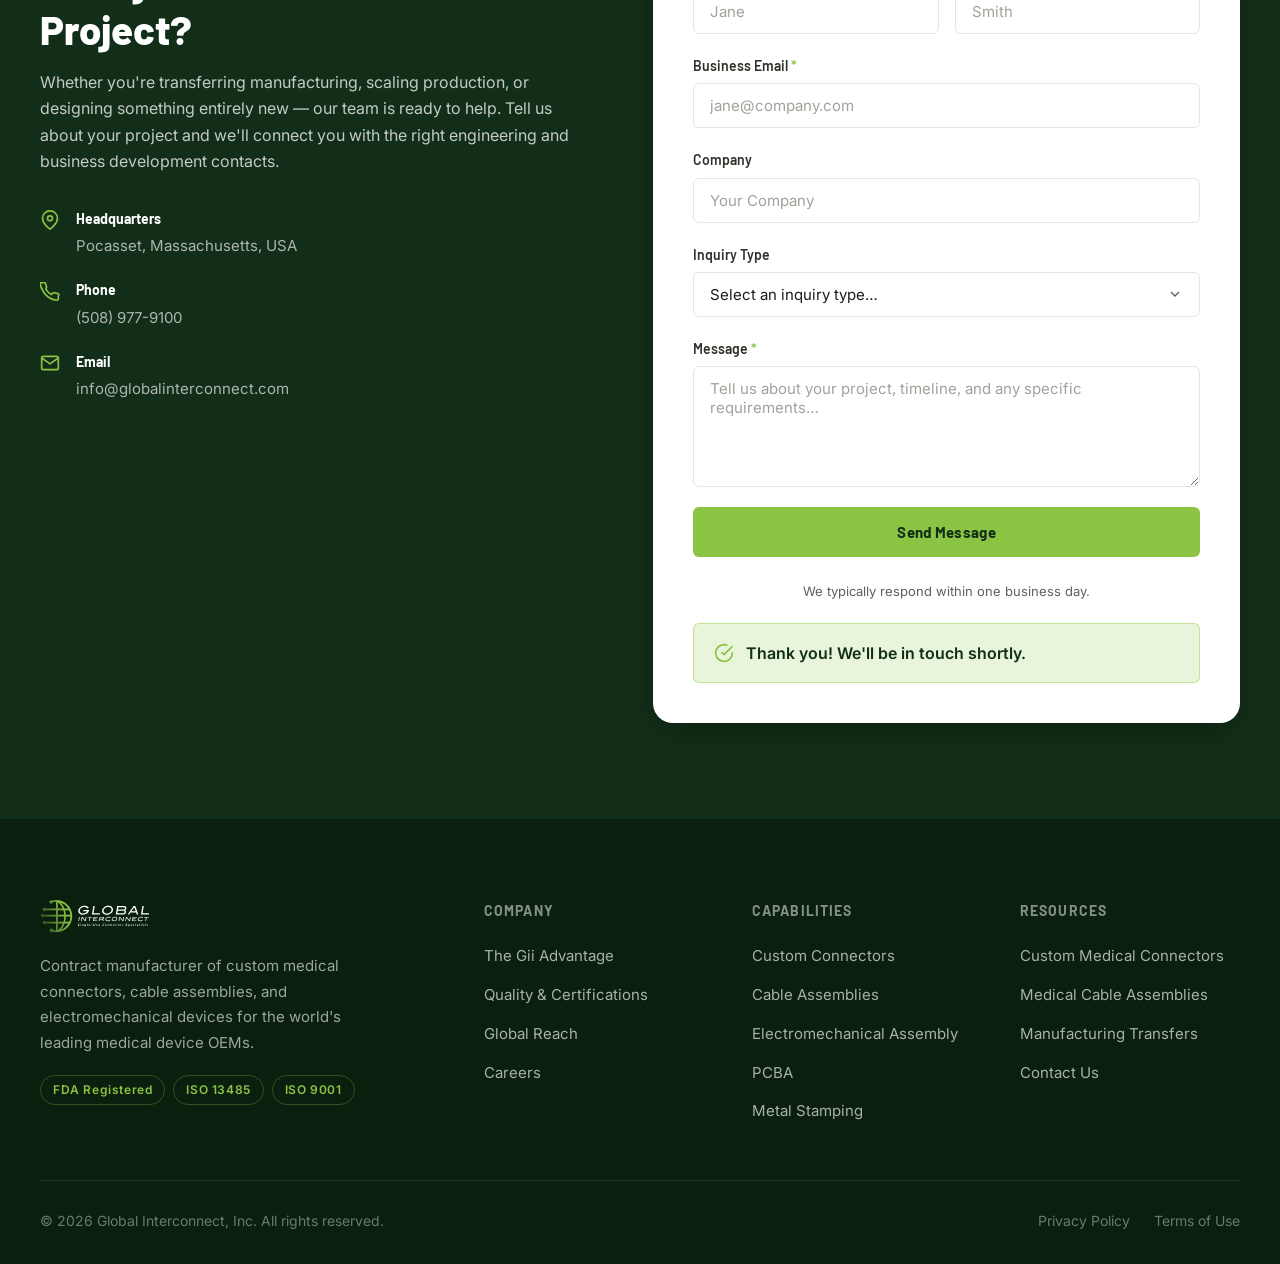
==== commit 0d148df4: "Update index.html" ====
--- a/index.html
+++ b/index.html
@@ -269,7 +269,7 @@
         <p class="section-desc">Strategic manufacturing locations across the US and Asia give Gii the flexibility and scale to support OEMs of any size — from emerging medtech startups to the world's largest device manufacturers.</p>
       </div>
       <div class="map-container">
-        <img src="assets/images/giimap.png" alt="Gii Global Manufacturing Network" class="map-img" />
+        <img src="assets/images/map.png" alt="Gii Global Manufacturing Network" class="map-img" />
       </div>
     </div>
   </section>
